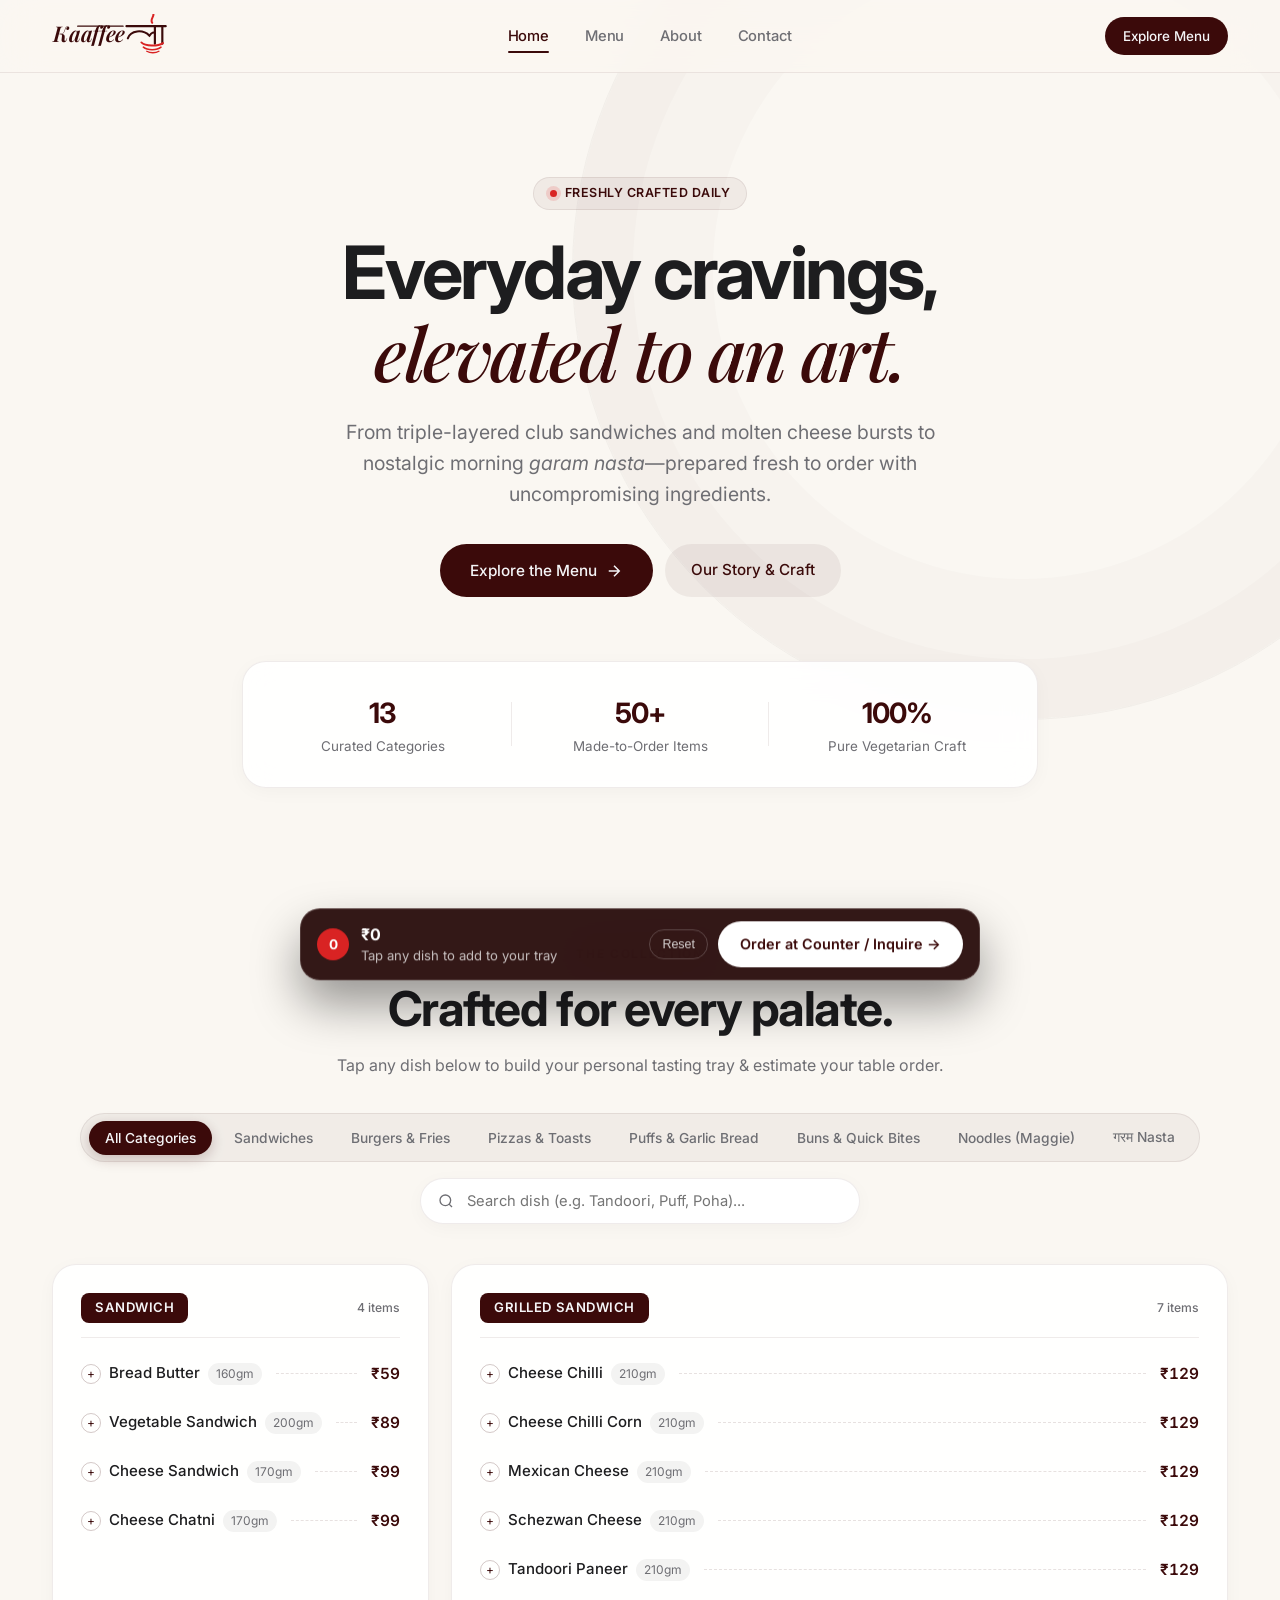
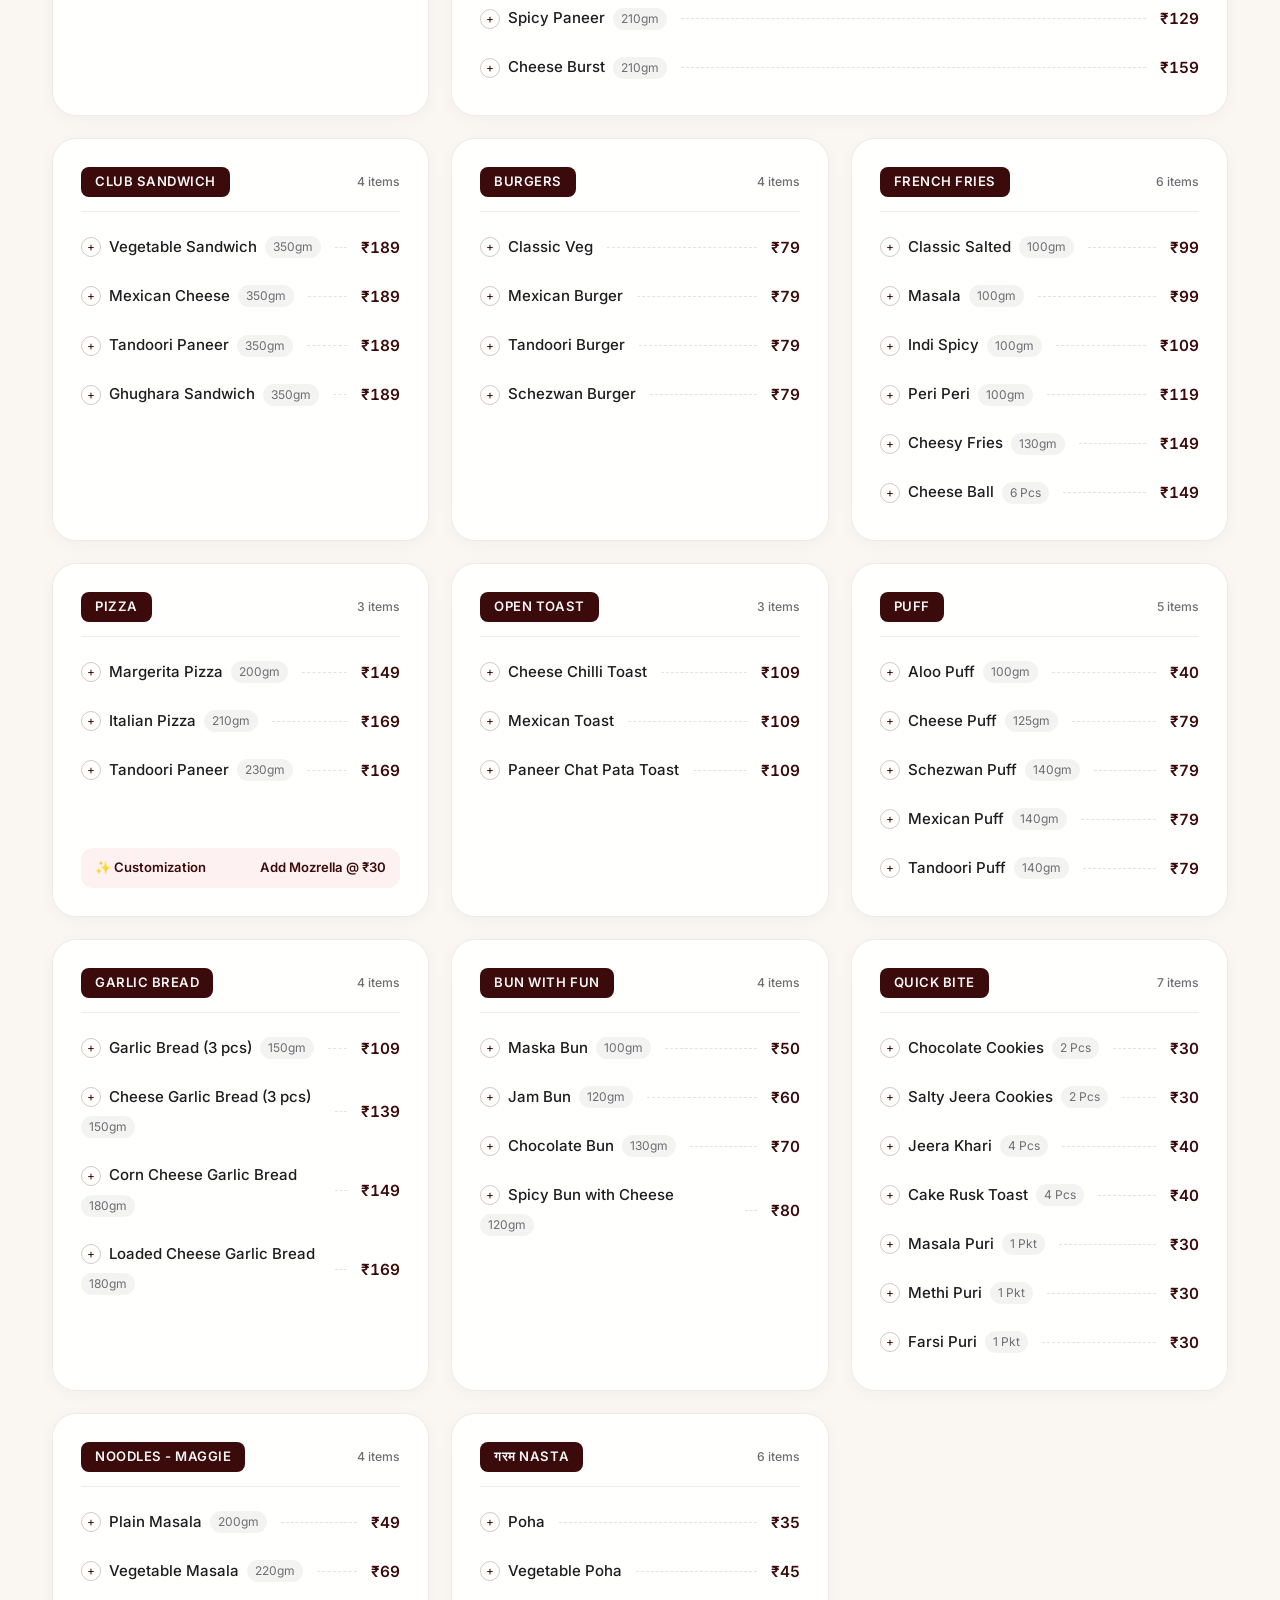
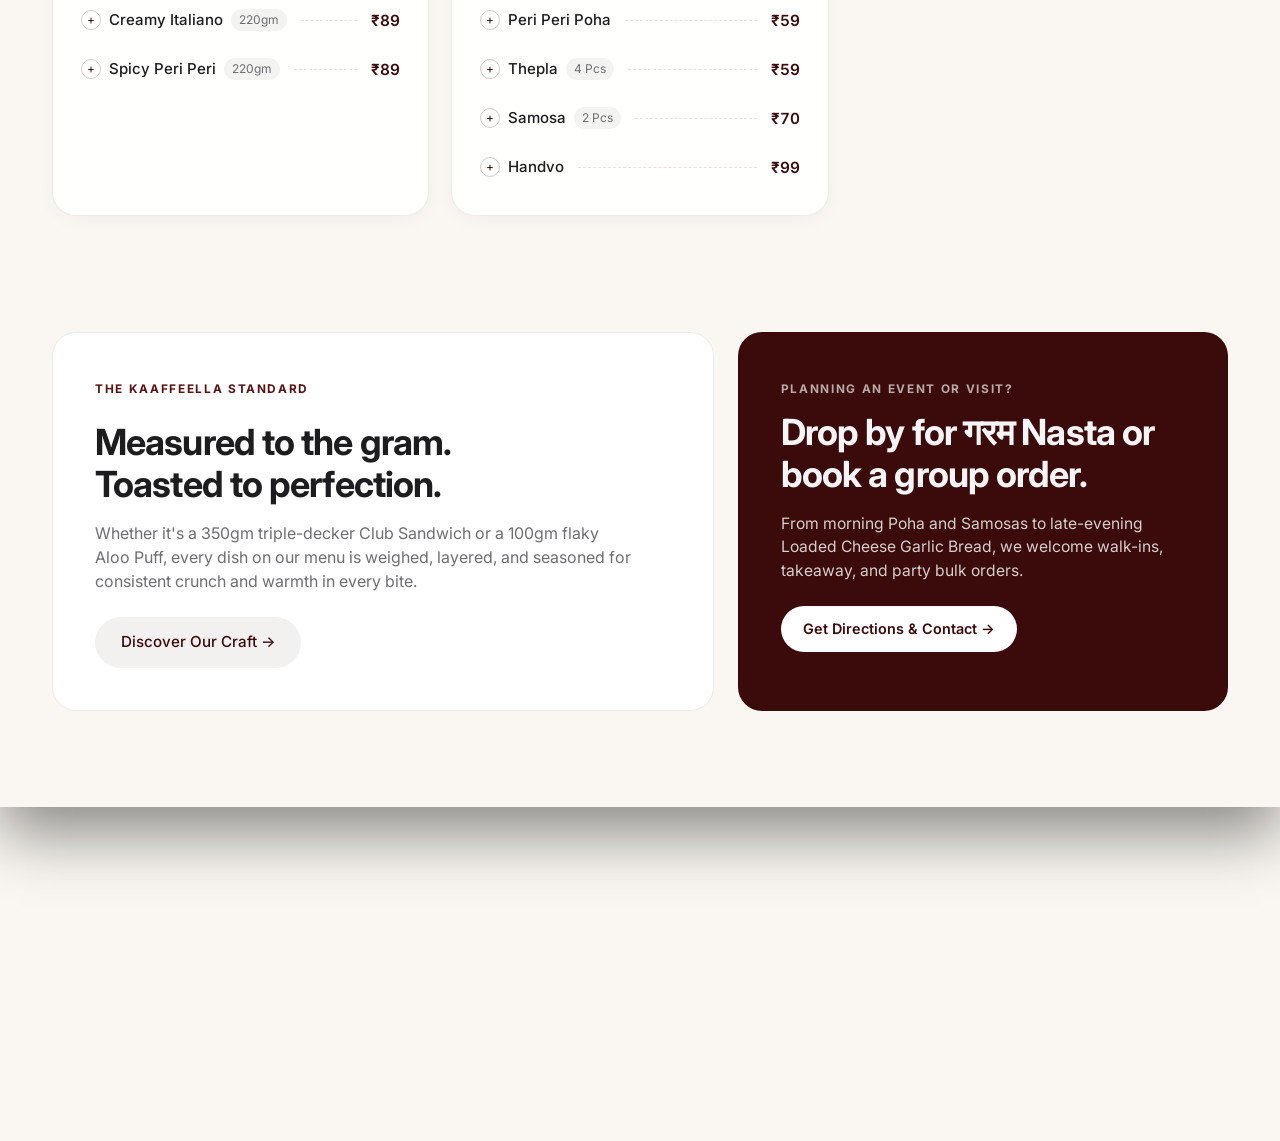
==== index.html @ ff0bf32c "demo for kaffeela" ====
<!DOCTYPE html>
<html lang="en">
<head>
  <meta charset="UTF-8" />
  <meta name="viewport" content="width=device-width, initial-scale=1.0" />
  <title>Kaaffeella — Artisanal Bites & Cafe</title>
  <meta name="description" content="Kaaffeella Cafe — Handcrafted sandwiches, wood-inspired pizzas, warm nasta, and artisanal bites." />
  
  <link rel="preconnect" href="https://fonts.googleapis.com">
  <link rel="preconnect" href="https://fonts.gstatic.com" crossorigin>
  <link href="https://fonts.googleapis.com/css2?family=Inter:wght@300;400;500;600;700&family=Playfair+Display:ital,wght@0,600;1,500&display=swap" rel="stylesheet">
  
  <link rel="stylesheet" href="style.css" />
</head>
<body>

  <!-- Bespoke Editorial Curtain Preloader -->
  <div class="preloader" id="preloader" aria-hidden="true">
    <div class="preloader-inner">
      <svg class="preloader-svg" viewBox="0 0 210 65" fill="none" xmlns="http://www.w3.org/2000/svg">
        <text x="2" y="42" fill="#FAF7F2" font-family="'Playfair Display', serif" font-weight="600" font-style="italic" font-size="32" letter-spacing="-0.5">Kaaffee</text>
        <line class="draw-stroke" x1="38" y1="18" x2="105" y2="18" stroke="#FAF7F2" stroke-width="2" stroke-linecap="round"/>
        <path class="draw-stroke" d="M110 18H168M152 18V44M163 18V44" stroke="#FAF7F2" stroke-width="3.2" stroke-linecap="round"/>
        <path class="draw-stroke" d="M112 36C116 24 134 22 144 32C147 27 151 26 152 29" stroke="#FAF7F2" stroke-width="3" stroke-linecap="round" fill="none"/>
        <path class="draw-steam" d="M148 13C144 7 153 3 149 -2" stroke="#E63946" stroke-width="3" stroke-linecap="round"/>
        <path class="draw-steam" d="M132 42C138 48 156 48 164 43" stroke="#E63946" stroke-width="2.8" stroke-linecap="round"/>
        <path class="draw-steam" d="M135 49C141 54 155 54 161 49" stroke="#E63946" stroke-width="2.4" stroke-linecap="round"/>
        <path class="draw-steam" d="M140 55C145 58 153 58 158 55" stroke="#E63946" stroke-width="2" stroke-linecap="round"/>
      </svg>
      <div class="preloader-bar-track">
        <div class="preloader-bar-fill" id="preloaderFill"></div>
      </div>
      <div class="preloader-meta">
        <span>WARMING THE GRILL</span>
        <span id="preloaderCount">0%</span>
      </div>
    </div>
  </div>

  <!-- Elevated Surface Wrapper (Uncovers Sticky Footer Below) -->
  <div class="page-surface" id="top">
    <div class="ambient-rings" aria-hidden="true"></div>

    <!-- Sticky Glassmorphism Header -->
    <header class="site-header">
      <div class="container nav-container">
        <a href="index.html" class="brand-logo" aria-label="Kaaffeella Home">
          <svg class="logo-svg" viewBox="0 0 210 65" fill="none" xmlns="http://www.w3.org/2000/svg">
            <text x="2" y="42" fill="#3B0A0A" font-family="'Playfair Display', serif" font-weight="600" font-style="italic" font-size="32" letter-spacing="-0.5">Kaaffee</text>
            <line x1="38" y1="18" x2="105" y2="18" stroke="#3B0A0A" stroke-width="2" stroke-linecap="round"/>
            <path d="M110 18H168M152 18V44M163 18V44" stroke="#3B0A0A" stroke-width="3.2" stroke-linecap="round"/>
            <path d="M112 36C116 24 134 22 144 32C147 27 151 26 152 29" stroke="#3B0A0A" stroke-width="3" stroke-linecap="round" fill="none"/>
            <path d="M148 13C144 7 153 3 149 -2" stroke="#D92323" stroke-width="3" stroke-linecap="round"/>
            <path d="M132 42C138 48 156 48 164 43" stroke="#D92323" stroke-width="2.8" stroke-linecap="round"/>
            <path d="M135 49C141 54 155 54 161 49" stroke="#D92323" stroke-width="2.4" stroke-linecap="round"/>
            <path d="M140 55C145 58 153 58 158 55" stroke="#D92323" stroke-width="2" stroke-linecap="round"/>
          </svg>
        </a>

        <nav class="desktop-nav" aria-label="Primary Navigation">
          <a href="index.html" class="nav-link active">Home</a>
          <a href="index.html#menu" class="nav-link">Menu</a>
          <a href="about.html" class="nav-link">About</a>
          <a href="contact.html" class="nav-link">Contact</a>
        </nav>

        <div class="nav-actions">
          <a href="#menu" class="btn btn-sm btn-maroon">Explore Menu</a>
          <button class="mobile-toggle" id="mobileToggle" aria-label="Toggle Menu" aria-expanded="false">
            <span></span>
            <span></span>
          </button>
        </div>
      </div>

      <div class="mobile-drawer" id="mobileDrawer">
        <nav class="mobile-nav-links">
          <a href="index.html" class="mobile-link active">Home</a>
          <a href="index.html#menu" class="mobile-link">The Menu</a>
          <a href="about.html" class="mobile-link">Our Craft</a>
          <a href="contact.html" class="mobile-link">Visit & Contact</a>
        </nav>
      </div>
    </header>

    <main>
      <!-- Hero Section -->
      <section class="hero-section" id="home">
        <div class="container hero-container">
          <div class="hero-badge reveal-up">
            <span class="status-dot"></span> Freshly Crafted Daily
          </div>
          
          <h1 class="hero-title reveal-up delay-1">
            Everyday cravings,<br />
            <span class="serif-italic">elevated to an art.</span>
          </h1>
          
          <p class="hero-subtitle reveal-up delay-2">
            From triple-layered club sandwiches and molten cheese bursts to nostalgic morning <em>garam nasta</em>—prepared fresh to order with uncompromising ingredients.
          </p>
          
          <div class="hero-cta-group reveal-up delay-3">
            <a href="#menu" class="btn btn-primary magnetic-btn">
              Explore the Menu
              <svg width="18" height="18" viewBox="0 0 24 24" fill="none" stroke="currentColor" stroke-width="2">
                <path d="M5 12h14M12 5l7 7-7 7"/>
              </svg>
            </a>
            <a href="about.html" class="btn btn-ghost magnetic-btn">Our Story & Craft</a>
          </div>

          <div class="hero-metrics reveal-up delay-4">
            <div class="metric-card">
              <span class="metric-value">13</span>
              <span class="metric-label">Curated Categories</span>
            </div>
            <div class="metric-divider"></div>
            <div class="metric-card">
              <span class="metric-value">50+</span>
              <span class="metric-label">Made-to-Order Items</span>
            </div>
            <div class="metric-divider"></div>
            <div class="metric-card">
              <span class="metric-value">100%</span>
              <span class="metric-label">Pure Vegetarian Craft</span>
            </div>
          </div>
        </div>
      </section>

      <!-- The Menu Section -->
      <section class="menu-section" id="menu">
        <div class="container">
          <div class="section-header reveal-up">
            <span class="eyebrow">THE COLLECTION</span>
            <h2 class="section-title">Crafted for every palate.</h2>
            <p class="section-desc">Tap any dish below to build your personal tasting tray & estimate your table order.</p>
          </div>

          <!-- Non-Clipping Filter Bar + Search -->
          <div class="menu-controls-wrapper reveal-up">
            <div class="category-tabs-scroll">
              <div class="category-tabs" id="categoryTabs" role="tablist">
                <button class="tab-btn active" data-category="all" role="tab">All Categories</button>
                <button class="tab-btn" data-category="sandwiches" role="tab">Sandwiches</button>
                <button class="tab-btn" data-category="burgers-fries" role="tab">Burgers & Fries</button>
                <button class="tab-btn" data-category="pizzas-toasts" role="tab">Pizzas & Toasts</button>
                <button class="tab-btn" data-category="puffs-garlic" role="tab">Puffs & Garlic Bread</button>
                <button class="tab-btn" data-category="buns-bites" role="tab">Buns & Quick Bites</button>
                <button class="tab-btn" data-category="noodles" role="tab">Noodles (Maggie)</button>
                <button class="tab-btn" data-category="garam-nasta" role="tab">गरम Nasta</button>
              </div>
            </div>

            <div class="search-box">
              <svg class="search-icon" width="16" height="16" viewBox="0 0 24 24" fill="none" stroke="currentColor" stroke-width="2">
                <circle cx="11" cy="11" r="8"></circle>
                <line x1="21" y1="21" x2="16.65" y2="16.65"></line>
              </svg>
              <input type="text" id="menuSearch" placeholder="Search dish (e.g. Tandoori, Puff, Poha)..." aria-label="Search menu items" />
            </div>
          </div>

          <div class="menu-bento-grid" id="menuGrid"></div>
        </div>
      </section>

      <!-- Editorial Teaser Banner -->
      <section class="philosophy-section">
        <div class="container">
          <div class="bento-showcase">
            <div class="bento-feature bento-large reveal-up">
              <span class="eyebrow">THE KAAFFEELLA STANDARD</span>
              <h3>Measured to the gram.<br/>Toasted to perfection.</h3>
              <p>
                Whether it's a 350gm triple-decker Club Sandwich or a 100gm flaky Aloo Puff, every dish on our menu is weighed, layered, and seasoned for consistent crunch and warmth in every bite.
              </p>
              <div style="margin-top: 24px;">
                <a href="about.html" class="btn btn-ghost">Discover Our Craft &rarr;</a>
              </div>
            </div>

            <div class="bento-feature bento-dark reveal-up delay-1">
              <span class="eyebrow-light">PLANNING AN EVENT OR VISIT?</span>
              <h3>Drop by for गरम Nasta or book a group order.</h3>
              <p>
                From morning Poha and Samosas to late-evening Loaded Cheese Garlic Bread, we welcome walk-ins, takeaway, and party bulk orders.
              </p>
              <div style="margin-top: 24px;">
                <a href="contact.html" class="btn btn-light">Get Directions & Contact &rarr;</a>
              </div>
            </div>
          </div>
        </div>
      </section>
    </main>
  </div>

  <!-- Interactive Floating Tasting Tray (Appears when user clicks any dish) -->
  <div class="tasting-tray" id="tastingTray" aria-live="polite">
    <div class="tray-info">
      <span class="tray-badge" id="trayCount">0</span>
      <div class="tray-text">
        <strong id="trayTotal">₹0</strong>
        <span id="traySummary">Tap any dish to add to your tray</span>
      </div>
    </div>
    <div class="tray-actions">
      <button class="tray-clear" id="trayClear" type="button">Reset</button>
      <a href="contact.html" class="btn btn-sm btn-light">Order at Counter / Inquire &rarr;</a>
    </div>
  </div>

  <!-- Sticky Bottom Reveal Footer + ZYRAC Signature Bar -->
  <footer class="site-footer" id="stickyFooter">
    <div class="container">
      <div class="footer-grid">
        <div class="footer-brand">
          <div class="footer-logo-text">Kaaffee<span>ला</span></div>
          <p class="footer-tagline">
            Where warm hospitality meets crisp, handcrafted street-cafe classics.
          </p>
        </div>

        <div class="footer-col">
          <h4>Navigation</h4>
          <ul>
            <li><a href="index.html">Home & Menu</a></li>
            <li><a href="about.html">About Our Craft</a></li>
            <li><a href="contact.html">Contact & Location</a></li>
          </ul>
        </div>

        <div class="footer-col">
          <h4>Hours</h4>
          <ul>
            <li><span>Mon – Fri:</span> 9:00 AM – 11:00 PM</li>
            <li><span>Sat – Sun:</span> 8:30 AM – 11:30 PM</li>
          </ul>
        </div>

        <div class="footer-col">
          <h4>Location & Connect</h4>
          <p>Kaaffeella Cafe Lounge<br/>Main High Street Promenade</p>
          <div class="social-links" style="margin-top: 12px;">
            <a href="contact.html" class="social-pill">Visit Us</a>
            <a href="tel:+919876543210" class="social-pill">Call Cafe</a>
          </div>
        </div>
      </div>

      <div class="footer-bottom">
        <p>&copy; <span class="year"></span> Kaaffeella. All rights reserved.</p>
        <a href="#top" class="back-to-top">Back to top &uarr;</a>
      </div>
    </div>

    <!-- Unique Interactive ZYRAC Signature Bar Below Footer -->
    <div class="zyrac-signature-bar">
      <div class="container zyrac-inner">
        <div class="zyrac-left">
          <span class="zyrac-pulse"></span>
          <span class="zyrac-label">Digital Experience Crafted & Powered by</span>
          <a href="https://www.instagram.com/zyrac__/" target="_blank" rel="noopener noreferrer" class="zyrac-wordmark">ZYRAC</a>
        </div>

        <a href="https://www.instagram.com/zyrac__/" target="_blank" rel="noopener noreferrer" class="zyrac-insta-pill magnetic-btn" aria-label="Follow ZYRAC on Instagram @zyrac__">
          <svg width="15" height="15" viewBox="0 0 24 24" fill="none" stroke="currentColor" stroke-width="2" stroke-linecap="round" stroke-linejoin="round">
            <rect x="2" y="2" width="20" height="20" rx="5" ry="5"></rect>
            <path d="M16 11.37A4 4 0 1 1 12.63 8 4 4 0 0 1 16 11.37z"></path>
            <line x1="17.5" y1="6.5" x2="17.51" y2="6.5"></line>
          </svg>
          <span>@zyrac__</span>
          <span class="zyrac-arrow">&nearr;</span>
        </a>
      </div>
    </div>
  </footer>

  <script src="script.js"></script>
</body>
</html>
---- style.css ----
/* ==========================================================================
   KAAFFEELLA — APPLE EDITORIAL DESIGN SYSTEM + ZYRAC SIGNATURE
   ========================================================================== */

:root {
  --bg-ivory: #FAF7F2;
  --bg-surface: #FFFFFF;
  --bg-glass: rgba(250, 247, 242, 0.82);
  --bg-card-glass: rgba(255, 255, 255, 0.90);
  
  --maroon-deep: #3B0A0A;
  --maroon-darker: #220505;
  --maroon-primary: #5A1212;
  --crimson-accent: #D92323;
  
  --text-charcoal: #1D1D1F;
  --text-muted: #6E6E73;
  --text-light: #F5F5F7;
  
  --border-subtle: rgba(59, 10, 10, 0.08);
  --border-hover: rgba(59, 10, 10, 0.24);

  --shadow-sm: 0 4px 20px -2px rgba(29, 29, 31, 0.04);
  --shadow-hover: 0 22px 44px -12px rgba(59, 10, 10, 0.12);
  
  --ease-apple: cubic-bezier(0.16, 1, 0.3, 1);
  --ease-out-expo: cubic-bezier(0.19, 1, 0.22, 1);
  --radius-lg: 24px;
  --radius-md: 16px;
  --radius-pill: 9999px;
}

*, *::before, *::after {
  box-sizing: border-box;
  margin: 0;
  padding: 0;
}

html {
  scroll-behavior: smooth;
  -webkit-font-smoothing: antialiased;
  -moz-osx-font-smoothing: grayscale;
  height: 100%;
}

/* Update body background in style.css */
body {
  font-family: 'Inter', -apple-system, BlinkMacSystemFont, sans-serif;
  background-color: var(--bg-ivory); /* Matches the page background instead of dark */
  color: var(--text-charcoal);
  line-height: 1.5;
  overflow-x: hidden;
  min-height: 100vh;
  display: flex;
  flex-direction: column;
}

/* ==========================================================================
   0. BESPOKE EDITORIAL CURTAIN PRELOADER
   ========================================================================== */
.preloader {
  position: fixed;
  inset: 0;
  z-index: 9999;
  background: radial-gradient(circle at 50% 40%, #3B0A0A 0%, #190303 100%);
  display: flex;
  align-items: center;
  justify-content: center;
  transition: transform 0.95s var(--ease-out-expo), opacity 0.6s ease;
  will-change: transform;
}

.preloader.preloader-hidden {
  transform: translateY(-100%);
  pointer-events: none;
}

.preloader-inner {
  width: min(300px, 80vw);
  display: flex;
  flex-direction: column;
  align-items: center;
  gap: 20px;
}

.preloader-svg {
  width: 210px;
  height: auto;
  filter: drop-shadow(0 8px 24px rgba(0, 0, 0, 0.35));
}

.draw-stroke {
  stroke-dasharray: 220;
  stroke-dashoffset: 220;
  animation: drawLine 1.2s var(--ease-apple) forwards;
}

.draw-steam {
  stroke-dasharray: 60;
  stroke-dashoffset: 60;
  animation: drawLine 1s var(--ease-apple) 0.25s forwards;
}

@keyframes drawLine {
  to {
    stroke-dashoffset: 0;
  }
}

.preloader-bar-track {
  width: 100%;
  height: 2px;
  background: rgba(250, 247, 242, 0.12);
  border-radius: 4px;
  overflow: hidden;
}

.preloader-bar-fill {
  height: 100%;
  width: 0%;
  background: linear-gradient(90deg, #FAF7F2, #E63946);
  transition: width 0.15s ease-out;
}

.preloader-meta {
  width: 100%;
  display: flex;
  justify-content: space-between;
  font-size: 0.7rem;
  font-weight: 600;
  letter-spacing: 0.16em;
  color: rgba(250, 247, 242, 0.65);
  font-variant-numeric: tabular-nums;
}

/* ==========================================================================
   1. ELEVATED PAGE SURFACE & STICKY REVEAL FOOTER ARCHITECTURE
   ========================================================================== */
.page-surface {
  position: relative;
  z-index: 2;
  background-color: var(--bg-ivory);
  flex: 1 0 auto;
  width: 100%;
  overflow-x: clip;
  box-shadow: 0 26px 60px rgba(0, 0, 0, 0.45);
  transition: margin-bottom 0.2s ease;
}

.ambient-rings {
  position: fixed;
  top: -20vh;
  right: -15vw;
  width: 75vw;
  height: 75vw;
  max-width: 900px;
  max-height: 900px;
  border-radius: 50%;
  border: 1px solid rgba(59, 10, 10, 0.04);
  box-shadow:
    inset 0 0 0 60px rgba(59, 10, 10, 0.015),
    inset 0 0 0 140px rgba(59, 10, 10, 0.015);
  pointer-events: none;
  z-index: 0;
}

.container {
  width: 100%;
  max-width: 1240px;
  margin: 0 auto;
  padding: 0 clamp(16px, 4vw, 32px);
  position: relative;
  z-index: 1;
}

/* ==========================================================================
   2. STICKY GLASSMORPHISM NAVBAR
   ========================================================================== */
.site-header {
  position: sticky;
  top: 0;
  z-index: 100;
  background: var(--bg-glass);
  backdrop-filter: saturate(180%) blur(20px);
  -webkit-backdrop-filter: saturate(180%) blur(20px);
  border-bottom: 1px solid var(--border-subtle);
  transition: all 0.3s var(--ease-apple);
}

.nav-container {
  height: 72px;
  display: flex;
  align-items: center;
  justify-content: space-between;
}

.brand-logo {
  display: inline-flex;
  align-items: center;
  text-decoration: none;
}

.logo-svg {
  height: clamp(38px, 5vw, 44px);
  width: auto;
  transition: transform 0.3s var(--ease-apple);
}

.brand-logo:hover .logo-svg {
  transform: scale(1.03);
}

.desktop-nav {
  display: none;
  gap: 36px;
}

.nav-link {
  font-size: 0.92rem;
  font-weight: 500;
  color: var(--text-muted);
  text-decoration: none;
  transition: color 0.25s ease;
  letter-spacing: -0.01em;
  position: relative;
  padding: 4px 0;
}

.nav-link:hover,
.nav-link.active {
  color: var(--maroon-deep);
}

.nav-link.active::after {
  content: "";
  position: absolute;
  bottom: -2px;
  left: 0;
  right: 0;
  height: 2px;
  border-radius: 2px;
  background: var(--maroon-deep);
}

.nav-actions {
  display: flex;
  align-items: center;
  gap: 10px;
}

/* Buttons */
.btn {
  display: inline-flex;
  align-items: center;
  justify-content: center;
  gap: 8px;
  font-weight: 500;
  font-family: inherit;
  text-decoration: none;
  border-radius: var(--radius-pill);
  transition: transform 0.3s var(--ease-apple), box-shadow 0.3s var(--ease-apple), background-color 0.25s ease;
  cursor: pointer;
  border: none;
  will-change: transform;
}

.btn-sm {
  padding: 9px 18px;
  font-size: 0.84rem;
}

.btn-maroon, .btn-primary {
  background-color: var(--maroon-deep);
  color: var(--text-light);
}

.btn-maroon:hover, .btn-primary:hover {
  background-color: var(--maroon-primary);
  transform: translateY(-2px);
  box-shadow: 0 10px 24px -6px rgba(59, 10, 10, 0.35);
}

.btn-primary {
  padding: 15px 30px;
  font-size: 0.96rem;
}

.btn-ghost {
  padding: 14px 26px;
  font-size: 0.95rem;
  color: var(--maroon-deep);
  background: rgba(59, 10, 10, 0.06);
}

.btn-ghost:hover {
  background: rgba(59, 10, 10, 0.12);
  transform: translateY(-2px);
}

.btn-light {
  padding: 12px 22px;
  font-size: 0.9rem;
  background: var(--bg-surface);
  color: var(--maroon-deep);
  font-weight: 600;
}

.btn-light:hover {
  background: var(--bg-ivory);
  transform: translateY(-2px);
}

.btn-full {
  width: 100%;
}

/* Mobile Hamburger */
.mobile-toggle {
  width: 40px;
  height: 40px;
  border-radius: 50%;
  border: 1px solid var(--border-subtle);
  background: transparent;
  display: flex;
  flex-direction: column;
  align-items: center;
  justify-content: center;
  gap: 5px;
  cursor: pointer;
}

.mobile-toggle span {
  width: 18px;
  height: 1.5px;
  background: var(--maroon-deep);
  transition: 0.3s var(--ease-apple);
}

.mobile-toggle.open span:first-child {
  transform: translateY(3.25px) rotate(45deg);
}

.mobile-toggle.open span:last-child {
  transform: translateY(-3.25px) rotate(-45deg);
}

.mobile-drawer {
  display: none;
  padding: 16px 24px 28px;
  border-bottom: 1px solid var(--border-subtle);
  background: var(--bg-glass);
}

.mobile-drawer.open {
  display: block;
}

.mobile-nav-links {
  display: flex;
  flex-direction: column;
  gap: 14px;
}

.mobile-link {
  font-size: 1.08rem;
  font-weight: 500;
  color: var(--text-charcoal);
  text-decoration: none;
  padding: 6px 0;
}

.mobile-link.active {
  color: var(--maroon-deep);
  font-weight: 600;
}

/* ==========================================================================
   3. HERO & PAGE HEADERS
   ========================================================================== */
.hero-section {
  padding: clamp(56px, 9vw, 104px) 0 clamp(48px, 7vw, 80px);
  text-align: center;
}

.page-hero {
  padding: clamp(52px, 8vw, 84px) 0 36px;
  text-align: center;
}

.hero-container {
  max-width: 860px;
}

.hero-badge {
  display: inline-flex;
  align-items: center;
  gap: 8px;
  padding: 6px 16px;
  border-radius: var(--radius-pill);
  background: rgba(59, 10, 10, 0.05);
  border: 1px solid var(--border-subtle);
  color: var(--maroon-deep);
  font-size: 0.78rem;
  font-weight: 600;
  letter-spacing: 0.04em;
  text-transform: uppercase;
  margin-bottom: 24px;
}

.status-dot {
  width: 7px;
  height: 7px;
  border-radius: 50%;
  background-color: var(--crimson-accent);
  box-shadow: 0 0 0 4px rgba(217, 35, 35, 0.15);
}

.hero-title {
  font-size: clamp(2.25rem, 5.8vw, 4.6rem);
  font-weight: 700;
  line-height: 1.06;
  letter-spacing: -0.035em;
  color: var(--text-charcoal);
  margin-bottom: 22px;
}

.serif-italic {
  font-family: 'Playfair Display', Georgia, serif;
  font-style: italic;
  font-weight: 500;
  color: var(--maroon-deep);
}

.hero-subtitle {
  font-size: clamp(1rem, 2vw, 1.22rem);
  color: var(--text-muted);
  max-width: 620px;
  margin: 0 auto 34px;
  font-weight: 400;
  line-height: 1.6;
}

.hero-cta-group {
  display: flex;
  flex-wrap: wrap;
  justify-content: center;
  gap: 12px;
  margin-bottom: clamp(44px, 6vw, 64px);
}

.hero-metrics {
  display: grid;
  grid-template-columns: 1fr;
  gap: 18px;
  padding: clamp(22px, 3vw, 30px);
  background: var(--bg-card-glass);
  border: 1px solid var(--border-subtle);
  border-radius: var(--radius-lg);
  box-shadow: var(--shadow-sm);
  backdrop-filter: blur(16px);
}

.metric-divider {
  display: none;
}

.metric-card {
  display: flex;
  flex-direction: column;
  align-items: center;
}

.metric-value {
  font-size: 1.75rem;
  font-weight: 700;
  color: var(--maroon-deep);
  letter-spacing: -0.03em;
}

.metric-label {
  font-size: 0.84rem;
  color: var(--text-muted);
  margin-top: 2px;
}

/* ==========================================================================
   4. MENU CONTROLS & INTERACTIVE SPOTLIGHT BENTO CARDS
   ========================================================================== */
.menu-section {
  padding: clamp(44px, 6vw, 72px) 0 clamp(64px, 8vw, 96px);
}

.page-section {
  padding: 36px 0 clamp(64px, 8vw, 92px);
}

.section-header {
  text-align: center;
  margin-bottom: 36px;
}

.eyebrow {
  display: inline-block;
  font-size: 0.74rem;
  font-weight: 700;
  letter-spacing: 0.14em;
  text-transform: uppercase;
  color: var(--maroon-primary);
  margin-bottom: 10px;
}

.section-title {
  font-size: clamp(1.85rem, 4vw, 3rem);
  font-weight: 700;
  letter-spacing: -0.03em;
  color: var(--text-charcoal);
}

.section-desc {
  color: var(--text-muted);
  font-size: 1rem;
  margin-top: 8px;
}

.menu-controls-wrapper {
  display: flex;
  flex-direction: column;
  align-items: center;
  gap: 16px;
  margin-bottom: 40px;
}

.category-tabs-scroll {
  width: 100%;
  display: flex;
  justify-content: center;
}

.category-tabs {
  display: flex;
  align-items: center;
  gap: 6px;
  overflow-x: auto;
  max-width: 100%;
  padding: 6px;
  background: rgba(59, 10, 10, 0.045);
  border: 1px solid var(--border-subtle);
  border-radius: 20px;
  scrollbar-width: none;
  -webkit-overflow-scrolling: touch;
  scroll-padding: 12px;
}

.category-tabs::-webkit-scrollbar {
  display: none;
}

.tab-btn {
  flex: 0 0 auto;
  padding: 9px 16px;
  border-radius: var(--radius-pill);
  border: none;
  background: transparent;
  color: var(--text-muted);
  font-family: inherit;
  font-size: 0.86rem;
  font-weight: 500;
  white-space: nowrap;
  cursor: pointer;
  transition: all 0.28s var(--ease-apple);
}

.tab-btn:hover {
  color: var(--maroon-deep);
  background: rgba(59, 10, 10, 0.04);
}

.tab-btn.active {
  background: var(--maroon-deep);
  color: var(--text-light);
  box-shadow: 0 4px 14px rgba(59, 10, 10, 0.22);
}

.search-box {
  position: relative;
  max-width: 440px;
  width: 100%;
}

.search-icon {
  position: absolute;
  left: 18px;
  top: 50%;
  transform: translateY(-50%);
  color: var(--text-muted);
  pointer-events: none;
}

.search-box input {
  width: 100%;
  padding: 13px 20px 13px 46px;
  border-radius: var(--radius-pill);
  border: 1px solid var(--border-subtle);
  background: var(--bg-surface);
  font-family: inherit;
  font-size: 0.92rem;
  color: var(--text-charcoal);
  outline: none;
  box-shadow: var(--shadow-sm);
  transition: border-color 0.25s ease, box-shadow 0.25s ease;
}

.search-box input:focus {
  border-color: var(--maroon-deep);
  box-shadow: 0 0 0 4px rgba(59, 10, 10, 0.07);
}

/* Menu Bento Grid with Interactive Radial Spotlight */
.menu-bento-grid {
  display: grid;
  grid-template-columns: 1fr;
  gap: 22px;
}

.menu-category-card,
.spotlight-card {
  position: relative;
  overflow: hidden;
  background: var(--bg-card-glass);
  border: 1px solid var(--border-subtle);
  border-radius: var(--radius-lg);
  padding: clamp(22px, 3vw, 28px);
  box-shadow: var(--shadow-sm);
  transition: transform 0.4s var(--ease-apple), box-shadow 0.4s var(--ease-apple), border-color 0.3s ease;
  display: flex;
  flex-direction: column;
  justify-content: space-between;
}

/* Subtle interactive cursor glow */
.menu-category-card::before,
.spotlight-card::before {
  content: "";
  position: absolute;
  inset: 0;
  background: radial-gradient(
    420px circle at var(--mouse-x, -500px) var(--mouse-y, -500px),
    rgba(217, 35, 35, 0.055),
    transparent 60%
  );
  pointer-events: none;
  z-index: 0;
}

.menu-category-card > *,
.spotlight-card > * {
  position: relative;
  z-index: 1;
}

.menu-category-card:hover {
  transform: translateY(-4px);
  box-shadow: var(--shadow-hover);
  border-color: var(--border-hover);
}

.card-header {
  display: flex;
  align-items: center;
  justify-content: space-between;
  padding-bottom: 14px;
  margin-bottom: 16px;
  border-bottom: 1px solid var(--border-subtle);
}

.category-pill-badge {
  display: inline-block;
  padding: 5px 14px;
  background: var(--maroon-deep);
  color: var(--text-light);
  border-radius: 8px;
  font-size: 0.82rem;
  font-weight: 600;
  letter-spacing: 0.04em;
  text-transform: uppercase;
}

.category-count {
  font-size: 0.76rem;
  color: var(--text-muted);
  font-weight: 500;
}

.menu-items-list {
  list-style: none;
  display: flex;
  flex-direction: column;
  gap: 10px;
}

.menu-item-row {
  display: flex;
  align-items: center;
  justify-content: space-between;
  gap: 10px;
  padding: 8px 10px;
  margin: 0 -10px;
  border-radius: 12px;
  cursor: pointer;
  user-select: none;
  transition: background-color 0.2s ease, transform 0.2s ease;
}

.menu-item-row:hover {
  background-color: rgba(59, 10, 10, 0.045);
}

.menu-item-row:active {
  transform: scale(0.985);
}

.menu-item-row.selected {
  background-color: rgba(59, 10, 10, 0.08);
}

.item-info {
  display: flex;
  flex-wrap: wrap;
  align-items: center;
  gap: 8px;
}

.item-add-indicator {
  width: 20px;
  height: 20px;
  border-radius: 50%;
  border: 1px solid rgba(59, 10, 10, 0.22);
  display: inline-flex;
  align-items: center;
  justify-content: center;
  font-size: 0.75rem;
  color: var(--maroon-deep);
  transition: all 0.2s ease;
  flex-shrink: 0;
}

.menu-item-row:hover .item-add-indicator,
.menu-item-row.selected .item-add-indicator {
  background: var(--maroon-deep);
  color: #fff;
  border-color: var(--maroon-deep);
}

.item-name {
  font-size: 0.94rem;
  font-weight: 500;
  color: var(--text-charcoal);
}

.item-weight {
  font-size: 0.75rem;
  color: var(--text-muted);
  background: rgba(29, 29, 31, 0.05);
  padding: 2px 8px;
  border-radius: var(--radius-pill);
}

.item-leader {
  flex: 1;
  border-bottom: 1px dashed rgba(59, 10, 10, 0.12);
  margin: 0 4px;
  min-width: 12px;
}

.item-price {
  font-size: 0.96rem;
  font-weight: 600;
  color: var(--maroon-deep);
  font-variant-numeric: tabular-nums;
}

.addon-note {
  margin-top: 18px;
  padding: 10px 14px;
  border-radius: 12px;
  background: rgba(217, 35, 35, 0.06);
  color: var(--maroon-deep);
  font-size: 0.82rem;
  font-weight: 600;
  display: flex;
  align-items: center;
  justify-content: space-between;
}

.empty-state {
  grid-column: 1 / -1;
  text-align: center;
  padding: 60px 20px;
  color: var(--text-muted);
}

/* ==========================================================================
   5. FLOATING TASTING TRAY (INTERACTIVE ORDER ESTIMATOR)
   ========================================================================== */
.tasting-tray {
  position: fixed;
  bottom: 20px;
  left: 50%;
  transform: translate(-50%, 140%);
  z-index: 150;
  width: min(680px, calc(100vw - 28px));
  background: rgba(34, 5, 5, 0.92);
  backdrop-filter: saturate(180%) blur(20px);
  -webkit-backdrop-filter: saturate(180%) blur(20px);
  color: var(--text-light);
  border: 1px solid rgba(255, 255, 255, 0.14);
  border-radius: 20px;
  padding: 12px 16px;
  display: flex;
  flex-wrap: wrap;
  align-items: center;
  justify-content: space-between;
  gap: 12px;
  box-shadow: 0 24px 48px rgba(0, 0, 0, 0.4);
  transition: transform 0.45s var(--ease-apple);
}

.tasting-tray.active {
  transform: translate(-50%, 0);
}

.tray-info {
  display: flex;
  align-items: center;
  gap: 12px;
}

.tray-badge {
  width: 32px;
  height: 32px;
  border-radius: 50%;
  background: var(--crimson-accent);
  color: #fff;
  font-weight: 700;
  font-size: 0.85rem;
  display: inline-flex;
  align-items: center;
  justify-content: center;
}

.tray-text {
  display: flex;
  flex-direction: column;
  font-size: 0.82rem;
}

.tray-text strong {
  font-size: 1rem;
  color: #fff;
}

.tray-text span {
  color: rgba(255, 255, 255, 0.72);
  max-width: 280px;
  white-space: nowrap;
  overflow: hidden;
  text-overflow: ellipsis;
}

.tray-actions {
  display: flex;
  align-items: center;
  gap: 10px;
}

.tray-clear {
  background: transparent;
  border: 1px solid rgba(255, 255, 255, 0.2);
  color: rgba(255, 255, 255, 0.8);
  padding: 7px 12px;
  border-radius: var(--radius-pill);
  font-size: 0.78rem;
  cursor: pointer;
}

.tray-clear:hover {
  background: rgba(255, 255, 255, 0.1);
}

/* ==========================================================================
   6. ABOUT & CONTACT SECTIONS
   ========================================================================== */
.philosophy-section {
  padding: 20px 0 clamp(64px, 8vw, 96px);
}

.bento-showcase {
  display: grid;
  grid-template-columns: 1fr;
  gap: 24px;
}

.bento-feature {
  padding: clamp(28px, 4vw, 42px);
  border-radius: var(--radius-lg);
  border: 1px solid var(--border-subtle);
}

.bento-large {
  background: var(--bg-surface);
}

.bento-large h3,
.bento-dark h3 {
  font-size: clamp(1.5rem, 3vw, 2.25rem);
  line-height: 1.18;
  letter-spacing: -0.025em;
  margin: 12px 0 16px;
}

.bento-large p {
  color: var(--text-muted);
  font-size: 1rem;
  max-width: 540px;
}

.bento-dark {
  background: var(--maroon-deep);
  color: var(--text-light);
}

.eyebrow-light {
  font-size: 0.74rem;
  font-weight: 700;
  letter-spacing: 0.14em;
  text-transform: uppercase;
  color: rgba(255, 255, 255, 0.65);
}

.bento-dark p {
  color: rgba(255, 255, 255, 0.80);
  font-size: 0.98rem;
}

.pillars-grid {
  display: grid;
  grid-template-columns: 1fr;
  gap: 22px;
}

.pillar-card {
  padding: 32px 28px;
}

.pillar-number {
  display: inline-block;
  font-family: 'Playfair Display', serif;
  font-style: italic;
  font-size: 2rem;
  color: var(--maroon-deep);
  margin-bottom: 12px;
}

.pillar-card h3 {
  font-size: 1.25rem;
  margin-bottom: 10px;
  letter-spacing: -0.02em;
}

.pillar-card p {
  color: var(--text-muted);
  font-size: 0.95rem;
  line-height: 1.65;
}

.stat-chips {
  display: flex;
  flex-wrap: wrap;
  gap: 8px;
}

.stat-chip {
  padding: 6px 14px;
  border-radius: var(--radius-pill);
  background: rgba(255, 255, 255, 0.12);
  font-size: 0.8rem;
  font-weight: 500;
  color: #fff;
}

.contact-layout {
  display: grid;
  grid-template-columns: 1fr;
  gap: 24px;
  align-items: start;
}

.contact-info-stack {
  display: flex;
  flex-direction: column;
  gap: 18px;
}

.info-card {
  padding: 26px;
}

.info-card h3 {
  font-size: 1.25rem;
  margin: 4px 0 8px;
  letter-spacing: -0.02em;
}

.info-card p {
  color: var(--text-muted);
  font-size: 0.94rem;
}

.text-link {
  color: var(--maroon-deep);
  font-weight: 600;
  font-size: 0.9rem;
  text-decoration: none;
}

.hours-list {
  list-style: none;
  display: flex;
  flex-direction: column;
  gap: 10px;
  margin-top: 12px;
}

.hours-list li {
  display: flex;
  flex-wrap: wrap;
  justify-content: space-between;
  gap: 6px;
  font-size: 0.9rem;
  padding-bottom: 8px;
  border-bottom: 1px dashed var(--border-subtle);
}

.hours-list li span {
  color: var(--text-muted);
}

.contact-pill-row {
  display: flex;
  flex-wrap: wrap;
  gap: 10px;
  margin-top: 16px;
}

.contact-form-card {
  background: var(--bg-surface);
  border: 1px solid var(--border-subtle);
  border-radius: var(--radius-lg);
  padding: clamp(24px, 4vw, 42px);
  box-shadow: var(--shadow-sm);
}

.contact-form-card h2 {
  font-size: clamp(1.45rem, 2.5vw, 2rem);
  letter-spacing: -0.025em;
  margin: 6px 0 8px;
}

.form-subtext {
  color: var(--text-muted);
  font-size: 0.94rem;
  margin-bottom: 24px;
}

.editorial-form {
  display: flex;
  flex-direction: column;
  gap: 16px;
}

.form-row-2 {
  display: grid;
  grid-template-columns: 1fr;
  gap: 16px;
}

.form-group {
  display: flex;
  flex-direction: column;
  gap: 6px;
}

.form-group label {
  font-size: 0.83rem;
  font-weight: 600;
  color: var(--text-charcoal);
}

.form-group input,
.form-group select,
.form-group textarea {
  width: 100%;
  padding: 13px 16px;
  border-radius: 12px;
  border: 1px solid var(--border-subtle);
  background: var(--bg-ivory);
  font-family: inherit;
  font-size: 0.94rem;
  color: var(--text-charcoal);
  outline: none;
  transition: border-color 0.25s ease, background-color 0.25s ease, box-shadow 0.25s ease;
}

.form-group input:focus,
.form-group select:focus,
.form-group textarea:focus {
  background: var(--bg-surface);
  border-color: var(--maroon-deep);
  box-shadow: 0 0 0 4px rgba(59, 10, 10, 0.06);
}

.form-status {
  font-size: 0.9rem;
  font-weight: 500;
  color: var(--maroon-deep);
  text-align: center;
  min-height: 20px;
}

/* ==========================================================================
   7. STICKY REVEAL FOOTER & ZYRAC (@zyrac__) SIGNATURE BAR
   ========================================================================== */
.site-footer {
  background: #F3EFE6;
  border-top: 1px solid var(--border-subtle);
  padding: 52px 0 0;
  width: 100%;
  z-index: 1;
}

.footer-grid {
  display: grid;
  grid-template-columns: 1fr;
  gap: 28px;
  padding-bottom: 36px;
  border-bottom: 1px solid var(--border-subtle);
}

.footer-logo-text {
  font-family: 'Playfair Display', serif;
  font-style: italic;
  font-weight: 600;
  font-size: 2rem;
  color: var(--maroon-deep);
}

.footer-logo-text span {
  font-style: normal;
  color: var(--crimson-accent);
}

.footer-tagline {
  color: var(--text-muted);
  font-size: 0.92rem;
  margin-top: 8px;
  max-width: 280px;
}

.footer-col h4 {
  font-size: 0.8rem;
  text-transform: uppercase;
  letter-spacing: 0.08em;
  color: var(--maroon-deep);
  margin-bottom: 12px;
}

.footer-col ul {
  list-style: none;
  font-size: 0.9rem;
  color: var(--text-muted);
  display: flex;
  flex-direction: column;
  gap: 7px;
}

.footer-col ul a {
  color: var(--text-muted);
  text-decoration: none;
  transition: color 0.2s ease;
}

.footer-col ul a:hover {
  color: var(--maroon-deep);
}

.footer-col ul span {
  color: var(--text-charcoal);
  font-weight: 500;
}

.footer-col p {
  font-size: 0.9rem;
  color: var(--text-muted);
}

.social-links {
  display: flex;
  flex-wrap: wrap;
  gap: 8px;
}

.social-pill {
  padding: 7px 15px;
  border-radius: var(--radius-pill);
  border: 1px solid var(--border-hover);
  font-size: 0.82rem;
  font-weight: 500;
  color: var(--maroon-deep);
  text-decoration: none;
  transition: all 0.25s ease;
}

.social-pill:hover {
  background: var(--maroon-deep);
  color: var(--text-light);
}

.footer-bottom {
  padding: 20px 0;
  display: flex;
  flex-wrap: wrap;
  justify-content: space-between;
  align-items: center;
  gap: 12px;
  font-size: 0.83rem;
  color: var(--text-muted);
}

.back-to-top {
  color: var(--maroon-deep);
  text-decoration: none;
  font-weight: 600;
}

/* Bespoke Interactive ZYRAC Signature Bar Below Footer */
.zyrac-signature-bar {
  background: linear-gradient(90deg, #160404 0%, #2B0707 50%, #160404 100%);
  color: rgba(250, 247, 242, 0.78);
  padding: 14px 0;
  border-top: 1px solid rgba(255, 255, 255, 0.08);
  position: relative;
  overflow: hidden;
}

.zyrac-inner {
  display: flex;
  flex-wrap: wrap;
  align-items: center;
  justify-content: space-between;
  gap: 12px;
}

.zyrac-left {
  display: flex;
  flex-wrap: wrap;
  align-items: center;
  gap: 10px;
  font-size: 0.82rem;
}

.zyrac-pulse {
  width: 8px;
  height: 8px;
  border-radius: 50%;
  background: #FF3B30;
  box-shadow: 0 0 12px #FF3B30;
  animation: pulseDot 2s infinite ease-in-out;
}

@keyframes pulseDot {
  0%, 100% { transform: scale(1); opacity: 0.9; }
  50% { transform: scale(1.35); opacity: 0.45; }
}

.zyrac-label {
  color: rgba(250, 247, 242, 0.65);
  letter-spacing: 0.01em;
}

.zyrac-wordmark {
  font-weight: 800;
  letter-spacing: 0.16em;
  color: #FFFFFF;
  text-decoration: none;
  padding: 3px 10px;
  border-radius: 6px;
  background: rgba(255, 255, 255, 0.08);
  border: 1px solid rgba(255, 255, 255, 0.14);
  transition: all 0.3s var(--ease-apple);
}

.zyrac-wordmark:hover {
  background: #FFFFFF;
  color: #160404;
  transform: translateY(-1px);
  box-shadow: 0 6px 20px rgba(255, 255, 255, 0.22);
}

.zyrac-insta-pill {
  display: inline-flex;
  align-items: center;
  gap: 8px;
  padding: 6px 14px;
  border-radius: var(--radius-pill);
  background: rgba(255, 255, 255, 0.07);
  border: 1px solid rgba(255, 255, 255, 0.15);
  color: #FAF7F2;
  font-size: 0.8rem;
  font-weight: 500;
  text-decoration: none;
  transition: all 0.3s var(--ease-apple);
}

.zyrac-insta-pill:hover {
  background: linear-gradient(135deg, #833ab4, #fd1d1d, #fcb045);
  border-color: transparent;
  color: #fff;
  transform: translateY(-2px);
  box-shadow: 0 8px 20px rgba(253, 29, 29, 0.35);
}

.zyrac-arrow {
  font-size: 0.78rem;
  opacity: 0.75;
  transition: transform 0.25s ease;
}

.zyrac-insta-pill:hover .zyrac-arrow {
  transform: translate(2px, -2px);
  opacity: 1;
}

/* ==========================================================================
   8. SCROLL REVEAL ANIMATIONS
   ========================================================================== */
.reveal-up {
  opacity: 0;
  transform: translateY(22px);
  transition: opacity 0.7s var(--ease-apple), transform 0.7s var(--ease-apple);
}

.reveal-up.visible {
  opacity: 1;
  transform: translateY(0);
}

.delay-1 { transition-delay: 0.07s; }
.delay-2 { transition-delay: 0.14s; }
.delay-3 { transition-delay: 0.21s; }
.delay-4 { transition-delay: 0.28s; }

/* ==========================================================================
   9. ALL-DEVICE RESPONSIVE BREAKPOINTS (MOBILE, TABLET, LAPTOP, DESKTOP)
   ========================================================================== */

/* Small Mobile Phones (< 380px) */
@media (max-width: 380px) {
  .btn-primary, .btn-ghost {
    width: 100%;
  }
  .zyrac-inner {
    justify-content: center;
    text-align: center;
  }
  .zyrac-left {
    justify-content: center;
  }
}

/* Tablet (768px+) */
@media (min-width: 768px) {
  .desktop-nav {
    display: flex;
  }
  .mobile-toggle {
    display: none;
  }
  .hero-metrics {
    grid-template-columns: 1fr auto 1fr auto 1fr;
    align-items: center;
  }
  .metric-divider {
    display: block;
    width: 1px;
    height: 44px;
    background: var(--border-subtle);
  }
  .category-tabs {
    flex-wrap: wrap;
    justify-content: center;
    overflow-x: visible;
    border-radius: var(--radius-pill);
    padding: 6px 8px;
  }
  .menu-bento-grid {
    grid-template-columns: repeat(2, 1fr);
  }
  .pillars-grid {
    grid-template-columns: repeat(3, 1fr);
  }
  .bento-showcase {
    grid-template-columns: 1.35fr 1fr;
  }
  .form-row-2 {
    grid-template-columns: 1fr 1fr;
  }
  .footer-grid {
    grid-template-columns: 1.4fr 1fr 1fr 1.1fr;
  }
}

/* Laptop & Desktop (1024px+): Sticky Curtain Footer Reveal at Bottom */
@media (min-width: 1024px) {
  .page-surface {
    border-radius: 0;
  }
  .site-footer.sticky-enabled {
    position: fixed;
    bottom: 0;
    left: 0;
    right: 0;
    z-index: 1;
  }
  .menu-bento-grid {
    grid-template-columns: repeat(3, 1fr);
  }
  .menu-category-card.span-2 {
    grid-column: span 2;
  }
  .contact-layout {
    grid-template-columns: 1fr 1.35fr;
    gap: 40px;
  }
}

/* Large Desktop & Ultra-Wide (1440px+) */
@media (min-width: 1440px) {
  .container {
    max-width: 1320px;
  }
  .hero-title {
    font-size: 4.85rem;
  }
}
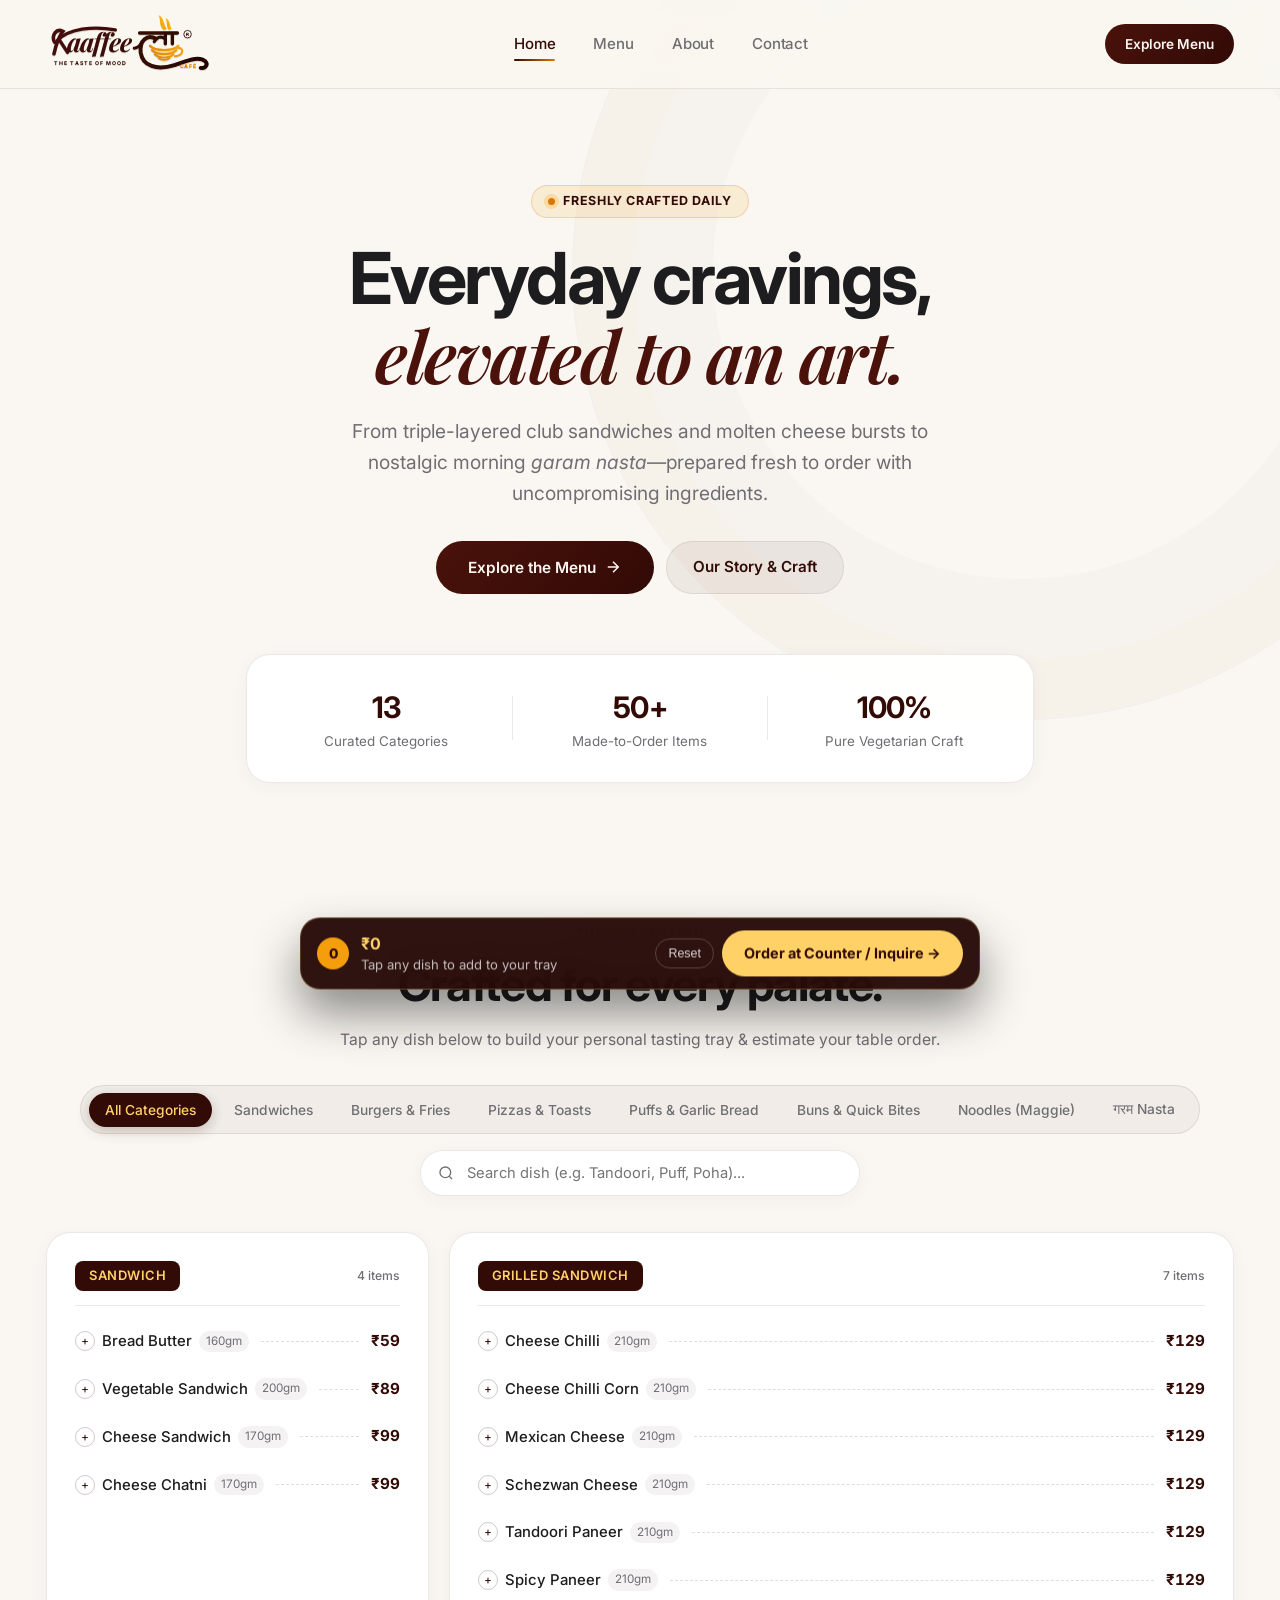
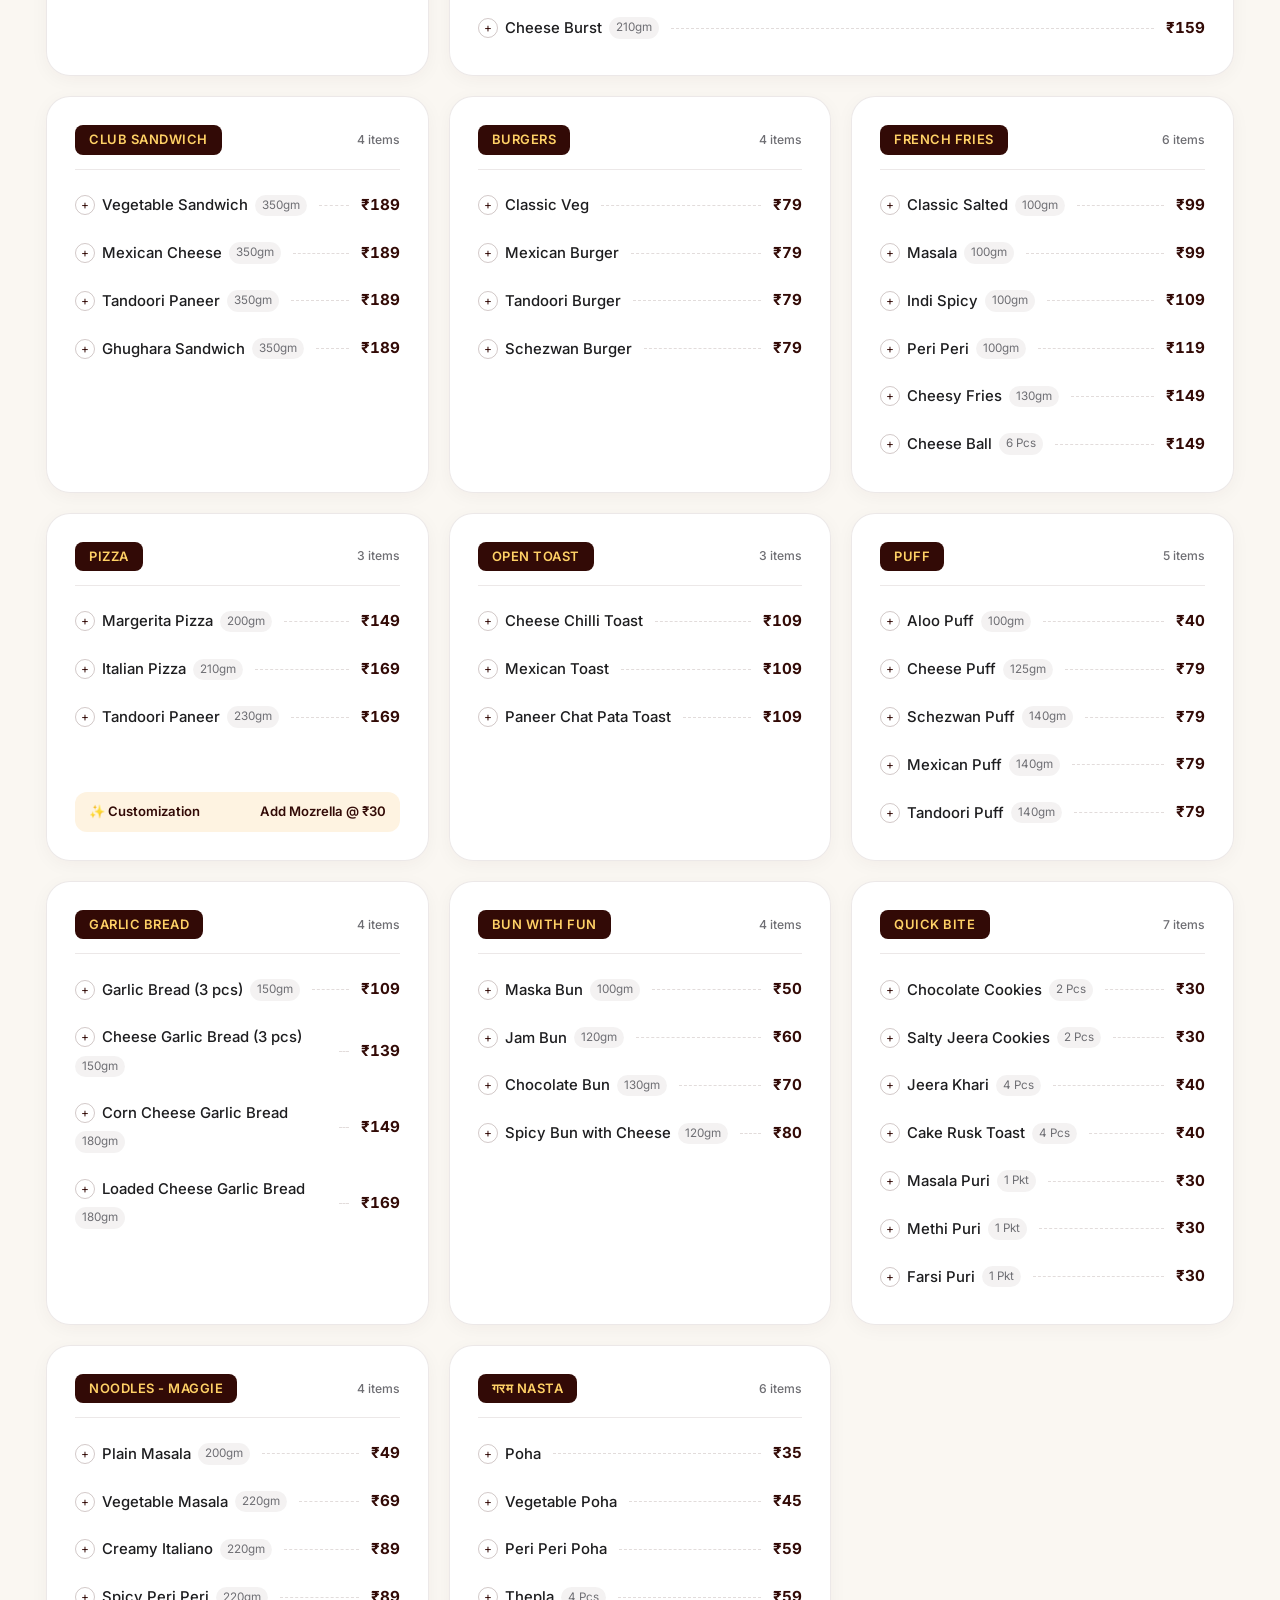
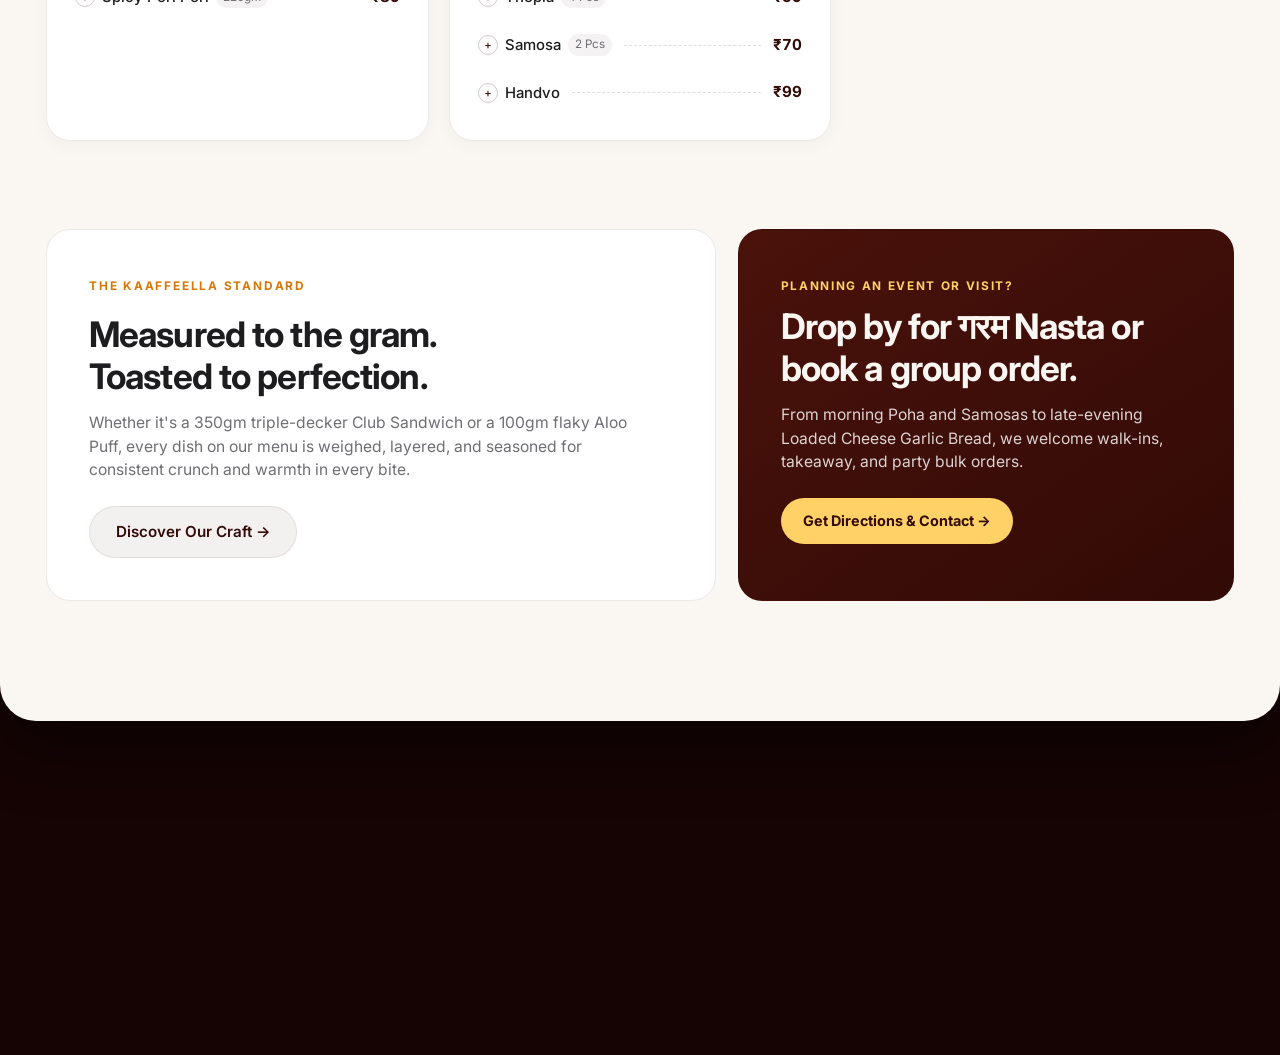
==== commit db5f39aa: "logo fixed" ====
--- a/index.html
+++ b/index.html
@@ -14,26 +14,157 @@
 </head>
 <body>
 
-  <!-- Bespoke Editorial Curtain Preloader -->
+ <!-- Bespoke Split-Shutter Editorial Preloader (index.html only) -->
   <div class="preloader" id="preloader" aria-hidden="true">
-    <div class="preloader-inner">
-      <svg class="preloader-svg" viewBox="0 0 210 65" fill="none" xmlns="http://www.w3.org/2000/svg">
-        <text x="2" y="42" fill="#FAF7F2" font-family="'Playfair Display', serif" font-weight="600" font-style="italic" font-size="32" letter-spacing="-0.5">Kaaffee</text>
-        <line class="draw-stroke" x1="38" y1="18" x2="105" y2="18" stroke="#FAF7F2" stroke-width="2" stroke-linecap="round"/>
-        <path class="draw-stroke" d="M110 18H168M152 18V44M163 18V44" stroke="#FAF7F2" stroke-width="3.2" stroke-linecap="round"/>
-        <path class="draw-stroke" d="M112 36C116 24 134 22 144 32C147 27 151 26 152 29" stroke="#FAF7F2" stroke-width="3" stroke-linecap="round" fill="none"/>
-        <path class="draw-steam" d="M148 13C144 7 153 3 149 -2" stroke="#E63946" stroke-width="3" stroke-linecap="round"/>
-        <path class="draw-steam" d="M132 42C138 48 156 48 164 43" stroke="#E63946" stroke-width="2.8" stroke-linecap="round"/>
-        <path class="draw-steam" d="M135 49C141 54 155 54 161 49" stroke="#E63946" stroke-width="2.4" stroke-linecap="round"/>
-        <path class="draw-steam" d="M140 55C145 58 153 58 158 55" stroke="#E63946" stroke-width="2" stroke-linecap="round"/>
-      </svg>
-      <div class="preloader-bar-track">
-        <div class="preloader-bar-fill" id="preloaderFill"></div>
-      </div>
-      <div class="preloader-meta">
-        <span>WARMING THE GRILL</span>
-        <span id="preloaderCount">0%</span>
-      </div>
+    <!-- Top & Bottom Architectural Shutters -->
+    <div class="preloader-shutter shutter-top"></div>
+    <div class="preloader-shutter shutter-bottom"></div>
+
+    <!-- Center Expanding Golden Horizon Seam -->
+    <div class="preloader-horizon-track">
+      <div class="preloader-bar-fill" id="preloaderFill"></div>
+    </div>
+
+    <!-- Editorial Stage Content -->
+    <div class="preloader-stage">
+      
+      <!-- Top Telemetry Bar -->
+      <div class="preloader-hud-top">
+        <span class="hud-tag">KAAFFEELLA ARCHIVE // EST. CRAFT</span>
+        <span class="hud-tag hud-right">PURE VEG &bull; FRESH TO ORDER</span>
+      </div>
+
+      <!-- Centerpiece: Live Pouring & Drawing Kaaffeeला Signboard Logo -->
+      <div class="preloader-centerpiece">
+        <div class="preloader-halo"></div>
+        
+        <svg class="preloader-logo-svg" viewBox="0 0 365 128" fill="none" xmlns="http://www.w3.org/2000/svg">
+          <defs>
+            <!-- Warm Ivory Gradient for Dark Roast Background -->
+            <linearGradient id="preloadIvoryGrad" x1="0" y1="0" x2="365" y2="128" gradientUnits="userSpaceOnUse">
+              <stop offset="0%" stop-color="#FFFFFF" />
+              <stop offset="60%" stop-color="#FAF7F2" />
+              <stop offset="100%" stop-color="#E8DFD1" />
+            </linearGradient>
+
+            <!-- Luminous Golden-Yellow Cup & Steam Gradient -->
+            <linearGradient id="preloadGoldGrad" x1="210" y1="105" x2="295" y2="5" gradientUnits="userSpaceOnUse">
+              <stop offset="0%" stop-color="#F59E0B" />
+              <stop offset="50%" stop-color="#FFB703" />
+              <stop offset="100%" stop-color="#FFE066" />
+            </linearGradient>
+
+            <filter id="preloadGlow" x="-10%" y="-10%" width="120%" height="125%">
+              <feDropShadow dx="0" dy="4" stdDeviation="6" flood-color="#000000" flood-opacity="0.45" />
+            </filter>
+          </defs>
+
+          <g filter="url(#preloadGlow)">
+            <!-- 1. OVERARCHING 'K' SWASH & STEM -->
+            <path class="pl-draw-fast"
+                  d="M18 60 C 11 45, 22 30, 36 37 C 27 48, 21 67, 17 85" 
+                  stroke="url(#preloadIvoryGrad)" stroke-width="7.5" stroke-linecap="round" fill="none" />
+            <path class="pl-draw-arch"
+                  d="M23 58 C 46 31, 102 25, 148 34" 
+                  stroke="url(#preloadIvoryGrad)" stroke-width="7" stroke-linecap="round" fill="none" />
+            <path class="pl-draw-fast"
+                  d="M29 56 L 46 82" 
+                  stroke="url(#preloadIvoryGrad)" stroke-width="7.2" stroke-linecap="round" fill="none" />
+
+            <!-- 2. CONNECTED SCRIPT 'aaffee' -->
+            <text class="pl-fade-word" x="45" y="82"
+                  fill="url(#preloadIvoryGrad)"
+                  font-family="'Playfair Display', Georgia, serif"
+                  font-weight="700"
+                  font-style="italic"
+                  font-size="55"
+                  letter-spacing="-2">aaffee</text>
+
+            <!-- Bridge stroke connecting 'e' to 'ल' -->
+            <path class="pl-draw-fast"
+                  d="M188 73 C 195 73, 200 68, 204 61" 
+                  stroke="url(#preloadIvoryGrad)" stroke-width="6.2" stroke-linecap="round" fill="none" />
+
+            <!-- 3. GOLDEN RISING STEAM FLAMES -->
+            <g class="pl-steam-group">
+              <path class="pl-steam pl-steam-1"
+                    d="M251 34 C 239 22, 246 10, 240 2 C 253 8, 249 21, 258 32 Z"
+                    fill="url(#preloadGoldGrad)" />
+              <path class="pl-steam pl-steam-2"
+                    d="M262 34 C 255 25, 260 16, 255 8 C 266 14, 263 24, 268 32 Z"
+                    fill="url(#preloadGoldGrad)" />
+            </g>
+
+            <!-- 4. GOLDEN 4-LAYER COFFEE CUP (Fills Bottom-Up like Espresso) -->
+            <g class="pl-cup-group">
+              <path class="pl-cup-layer layer-4"
+                    d="M222 68 C 234 80, 270 80, 282 68"
+                    stroke="url(#preloadGoldGrad)" stroke-width="5.2" stroke-linecap="round" fill="none" />
+              <path class="pl-cup-layer layer-3"
+                    d="M226 77 C 237 88, 267 88, 278 77"
+                    stroke="url(#preloadGoldGrad)" stroke-width="4.8" stroke-linecap="round" fill="none" />
+              <path class="pl-cup-layer layer-2"
+                    d="M232 86 C 241 95, 263 95, 272 86"
+                    stroke="url(#preloadGoldGrad)" stroke-width="4.5" stroke-linecap="round" fill="none" />
+              <path class="pl-cup-layer layer-1"
+                    d="M240 94 C 246 99, 258 99, 264 94"
+                    stroke="url(#preloadGoldGrad)" stroke-width="4" stroke-linecap="round" fill="none" />
+              <path class="pl-cup-layer layer-handle"
+                    d="M280 72 C 294 70, 296 88, 275 90"
+                    stroke="url(#preloadGoldGrad)" stroke-width="4.4" stroke-linecap="round" fill="none" />
+            </g>
+
+            <!-- 5. SOLID HINDI 'ला' TOP BAR & STEMS -->
+            <rect class="pl-bar-reveal" x="196" y="37" width="88" height="7.5" rx="3.75" fill="url(#preloadIvoryGrad)" />
+            <rect class="pl-bar-reveal" x="251" y="38" width="7.2" height="29" rx="3.6" fill="url(#preloadIvoryGrad)" />
+            <rect class="pl-bar-reveal" x="266" y="38" width="7.2" height="29" rx="3.6" fill="url(#preloadIvoryGrad)" />
+
+            <path class="pl-draw-fast"
+                  d="M254 53 C 246 46, 236 49, 231 59"
+                  stroke="url(#preloadIvoryGrad)" stroke-width="6.8" stroke-linecap="round" fill="none" />
+
+            <!-- 6. GIANT SWEEPING 'ल' RIBBON CURVE & TAIL -->
+            <path class="pl-draw-ribbon"
+                  d="M235 53 C 216 42, 199 56, 202 82 C 206 111, 236 121, 274 109 C 304 99, 326 89, 340 101 C 346 107, 341 117, 330 115"
+                  stroke="url(#preloadIvoryGrad)" stroke-width="8.5" stroke-linecap="round" fill="none" />
+
+            <!-- 7. REGISTERED TRADEMARK (®) -->
+            <g class="pl-sub-reveal" transform="translate(294, 35)">
+              <circle cx="8" cy="8" r="8" stroke="#FAF7F2" stroke-width="1.6" fill="rgba(22,4,4,0.6)" />
+              <text x="8" y="11.5" text-anchor="middle" fill="#FAF7F2" font-family="'Inter', sans-serif" font-weight="800" font-size="9.5">R</text>
+            </g>
+
+            <!-- 8. SUBTITLE: 'THE TASTE OF MOOD' & 'CAFÉ' -->
+            <text class="pl-sub-reveal" x="18" y="109"
+                  fill="#FAF7F2"
+                  opacity="0.88"
+                  font-family="'Inter', sans-serif"
+                  font-weight="600"
+                  font-size="11.2"
+                  letter-spacing="0.19em">THE TASTE OF MOOD</text>
+
+            <text class="pl-sub-reveal" x="285" y="116"
+                  fill="#FFC300"
+                  font-family="'Inter', sans-serif"
+                  font-weight="800"
+                  font-size="11"
+                  letter-spacing="0.16em">CAFÉ</text>
+          </g>
+        </svg>
+      </div>
+
+      <!-- Bottom Editorial Counter & Cycling Kitchen Note -->
+      <div class="preloader-hud-bottom">
+        <div class="preloader-status-wrap">
+          <span class="preloader-live-dot"></span>
+          <span class="preloader-status-text" id="preloaderStatus">FIRING THE GRILL PRESS</span>
+        </div>
+        <div class="preloader-counter-wrap">
+          <span class="preloader-count-num" id="preloaderCount">00</span>
+          <span class="preloader-count-pct">%</span>
+        </div>
+      </div>
+
     </div>
   </div>
 
@@ -44,18 +175,130 @@
     <!-- Sticky Glassmorphism Header -->
     <header class="site-header">
       <div class="container nav-container">
-        <a href="index.html" class="brand-logo" aria-label="Kaaffeella Home">
-          <svg class="logo-svg" viewBox="0 0 210 65" fill="none" xmlns="http://www.w3.org/2000/svg">
-            <text x="2" y="42" fill="#3B0A0A" font-family="'Playfair Display', serif" font-weight="600" font-style="italic" font-size="32" letter-spacing="-0.5">Kaaffee</text>
-            <line x1="38" y1="18" x2="105" y2="18" stroke="#3B0A0A" stroke-width="2" stroke-linecap="round"/>
-            <path d="M110 18H168M152 18V44M163 18V44" stroke="#3B0A0A" stroke-width="3.2" stroke-linecap="round"/>
-            <path d="M112 36C116 24 134 22 144 32C147 27 151 26 152 29" stroke="#3B0A0A" stroke-width="3" stroke-linecap="round" fill="none"/>
-            <path d="M148 13C144 7 153 3 149 -2" stroke="#D92323" stroke-width="3" stroke-linecap="round"/>
-            <path d="M132 42C138 48 156 48 164 43" stroke="#D92323" stroke-width="2.8" stroke-linecap="round"/>
-            <path d="M135 49C141 54 155 54 161 49" stroke="#D92323" stroke-width="2.4" stroke-linecap="round"/>
-            <path d="M140 55C145 58 153 58 158 55" stroke="#D92323" stroke-width="2" stroke-linecap="round"/>
-          </svg>
-        </a>
+        <a href="index.html" class="brand-logo" id="interactiveLogo" aria-label="Kaaffeella — The Taste of Mood Café">
+  <svg class="kaaffeella-live-logo" viewBox="0 0 365 128" fill="none" xmlns="http://www.w3.org/2000/svg">
+    <defs>
+      <!-- userSpaceOnUse prevents straight lines from ever disappearing in SVG! -->
+      <linearGradient id="espressoGrad" x1="0" y1="0" x2="365" y2="128" gradientUnits="userSpaceOnUse">
+        <stop offset="0%" stop-color="#4A120B" />
+        <stop offset="50%" stop-color="#350A06" />
+        <stop offset="100%" stop-color="#220503" />
+      </linearGradient>
+
+      <linearGradient id="amberGoldGrad" x1="210" y1="105" x2="295" y2="5" gradientUnits="userSpaceOnUse">
+        <stop offset="0%" stop-color="#D97706" />
+        <stop offset="50%" stop-color="#F59E0B" />
+        <stop offset="100%" stop-color="#FFC300" />
+      </linearGradient>
+
+      <filter id="signShadow" x="-6%" y="-6%" width="114%" height="118%">
+        <feDropShadow dx="0" dy="2" stdDeviation="1.6" flood-color="#220503" flood-opacity="0.16" />
+      </filter>
+    </defs>
+
+    <g class="logo-master-group" filter="url(#signShadow)">
+      
+      <!-- 1. OVERARCHING 'K' SWASH & STEM (Matches Storefront Sign) -->
+      <!-- Left Loop & Vertical Stem of K -->
+      <path d="M18 60 C 11 45, 22 30, 36 37 C 27 48, 21 67, 17 85" 
+            stroke="url(#espressoGrad)" stroke-width="7.5" stroke-linecap="round" fill="none" />
+      <!-- Sweeping Top Arch of K over 'aa' -->
+      <path class="k-arch-line"
+            d="M23 58 C 46 31, 102 25, 148 34" 
+            stroke="url(#espressoGrad)" stroke-width="7" stroke-linecap="round" fill="none" />
+      <!-- Lower Kick of K connecting into 'a' -->
+      <path d="M29 56 L 46 82" 
+            stroke="url(#espressoGrad)" stroke-width="7.2" stroke-linecap="round" fill="none" />
+
+      <!-- 2. BOLD CONNECTED SCRIPT 'aaffee' (Positioned so 'ee' touches 'ल' seamlessly) -->
+      <text x="45" y="82"
+            fill="url(#espressoGrad)"
+            font-family="'Playfair Display', Georgia, serif"
+            font-weight="700"
+            font-style="italic"
+            font-size="55"
+            letter-spacing="-2">aaffee</text>
+
+      <!-- Bridge stroke connecting final 'e' directly into the 'ल' curve -->
+      <path d="M188 73 C 195 73, 200 68, 204 61" 
+            stroke="url(#espressoGrad)" stroke-width="6.2" stroke-linecap="round" fill="none" />
+
+      <!-- 3. GOLDEN RISING STEAM FLAMES (Centered Directly Above 'ला' Top Bar) -->
+      <g class="steam-group">
+        <!-- Left Tall Flame -->
+        <path class="steam-flame flame-1"
+              d="M251 34 C 239 22, 246 10, 240 2 C 253 8, 249 21, 258 32 Z"
+              fill="url(#amberGoldGrad)" />
+        <!-- Right Inner Flame -->
+        <path class="steam-flame flame-2"
+              d="M262 34 C 255 25, 260 16, 255 8 C 266 14, 263 24, 268 32 Z"
+              fill="url(#amberGoldGrad)" />
+      </g>
+
+      <!-- 4. GOLDEN 4-LAYER COFFEE CUP & HANDLE (Nested Inside 'ला') -->
+      <g class="golden-cup-group">
+        <!-- Wave 1 (Top Rim) -->
+        <path class="cup-wave wave-1"
+              d="M222 68 C 234 80, 270 80, 282 68"
+              stroke="url(#amberGoldGrad)" stroke-width="5.2" stroke-linecap="round" fill="none" />
+        <!-- Wave 2 -->
+        <path class="cup-wave wave-2"
+              d="M226 77 C 237 88, 267 88, 278 77"
+              stroke="url(#amberGoldGrad)" stroke-width="4.8" stroke-linecap="round" fill="none" />
+        <!-- Wave 3 -->
+        <path class="cup-wave wave-3"
+              d="M232 86 C 241 95, 263 95, 272 86"
+              stroke="url(#amberGoldGrad)" stroke-width="4.5" stroke-linecap="round" fill="none" />
+        <!-- Wave 4 (Cup Base) -->
+        <path class="cup-wave wave-4"
+              d="M240 94 C 246 99, 258 99, 264 94"
+              stroke="url(#amberGoldGrad)" stroke-width="4" stroke-linecap="round" fill="none" />
+        <!-- Cup Handle on Right -->
+        <path class="cup-wave wave-handle"
+              d="M280 72 C 294 70, 296 88, 275 90"
+              stroke="url(#amberGoldGrad)" stroke-width="4.4" stroke-linecap="round" fill="none" />
+      </g>
+
+      <!-- 5. HINDI 'ला' TOP BAR & VERTICAL STEMS (Solid <rect> + Paths so they NEVER vanish!) -->
+      <!-- Shirorekha (Horizontal Top Bar of ला) -->
+      <rect x="196" y="37" width="88" height="7.5" rx="3.75" fill="url(#espressoGrad)" />
+      <!-- Vertical Stem 1 (of ल) -->
+      <rect x="251" y="38" width="7.2" height="29" rx="3.6" fill="url(#espressoGrad)" />
+      <!-- Vertical Stem 2 (of ा Matra) -->
+      <rect x="266" y="38" width="7.2" height="29" rx="3.6" fill="url(#espressoGrad)" />
+
+      <!-- Inner Arch of 'ल' (Joins Stem 1 at x=254) -->
+      <path d="M254 53 C 246 46, 236 49, 231 59"
+            stroke="url(#espressoGrad)" stroke-width="6.8" stroke-linecap="round" fill="none" />
+
+      <!-- 6. THE SIGNATURE GIANT SWEEPING 'ल' RIBBON CURVE & TAIL -->
+      <path class="laa-giant-curve"
+            d="M235 53 C 216 42, 199 56, 202 82 C 206 111, 236 121, 274 109 C 304 99, 326 89, 340 101 C 346 107, 341 117, 330 115"
+            stroke="url(#espressoGrad)" stroke-width="8.5" stroke-linecap="round" fill="none" />
+
+      <!-- 7. REGISTERED TRADEMARK (®) -->
+      <g transform="translate(294, 35)">
+        <circle cx="8" cy="8" r="8" stroke="#350A06" stroke-width="1.8" fill="#FAF7F2" />
+        <text x="8" y="11.5" text-anchor="middle" fill="#350A06" font-family="'Inter', sans-serif" font-weight="800" font-size="9.5">R</text>
+      </g>
+
+      <!-- 8. SUBTITLE: 'THE TASTE OF MOOD' & 'CAFÉ' -->
+      <text x="18" y="109"
+            fill="#350A06"
+            font-family="'Inter', sans-serif"
+            font-weight="700"
+            font-size="11.2"
+            letter-spacing="0.19em">THE TASTE OF MOOD</text>
+
+      <text x="285" y="116"
+            fill="#D97706"
+            font-family="'Inter', sans-serif"
+            font-weight="800"
+            font-size="11"
+            letter-spacing="0.16em">CAFÉ</text>
+    </g>
+  </svg>
+</a>
 
         <nav class="desktop-nav" aria-label="Primary Navigation">
           <a href="index.html" class="nav-link active">Home</a>
--- a/style.css
+++ b/style.css
@@ -1,28 +1,30 @@
 /* ==========================================================================
-   KAAFFEELLA — APPLE EDITORIAL DESIGN SYSTEM + ZYRAC SIGNATURE
+   KAAFFEELLA — APPLE EDITORIAL DESIGN SYSTEM + LIVE BROWN & GOLD LOGO
    ========================================================================== */
 
 :root {
   --bg-ivory: #FAF7F2;
   --bg-surface: #FFFFFF;
-  --bg-glass: rgba(250, 247, 242, 0.82);
-  --bg-card-glass: rgba(255, 255, 255, 0.90);
-  
-  --maroon-deep: #3B0A0A;
-  --maroon-darker: #220505;
-  --maroon-primary: #5A1212;
-  --crimson-accent: #D92323;
-  
+  --bg-glass: rgba(250, 247, 242, 0.86);
+  --bg-card-glass: rgba(255, 255, 255, 0.94);
+
+  /* Authentic Storefront Brown & Golden-Yellow Palette */
+  --espresso-deep: #320A06;
+  --espresso-rich: #4A120B;
+  --amber-gold: #F59E0B;
+  --amber-deep: #D97706;
+  --amber-bright: #FFD166;
+
   --text-charcoal: #1D1D1F;
   --text-muted: #6E6E73;
-  --text-light: #F5F5F7;
-  
-  --border-subtle: rgba(59, 10, 10, 0.08);
-  --border-hover: rgba(59, 10, 10, 0.24);
-
-  --shadow-sm: 0 4px 20px -2px rgba(29, 29, 31, 0.04);
-  --shadow-hover: 0 22px 44px -12px rgba(59, 10, 10, 0.12);
-  
+  --text-light: #FAF7F2;
+
+  --border-subtle: rgba(50, 10, 6, 0.09);
+  --border-hover: rgba(217, 119, 6, 0.35);
+
+  --shadow-sm: 0 4px 20px -2px rgba(50, 10, 6, 0.05);
+  --shadow-hover: 0 22px 44px -12px rgba(50, 10, 6, 0.14);
+
   --ease-apple: cubic-bezier(0.16, 1, 0.3, 1);
   --ease-out-expo: cubic-bezier(0.19, 1, 0.22, 1);
   --radius-lg: 24px;
@@ -40,13 +42,11 @@
   scroll-behavior: smooth;
   -webkit-font-smoothing: antialiased;
   -moz-osx-font-smoothing: grayscale;
-  height: 100%;
-}
-
-/* Update body background in style.css */
+}
+
 body {
   font-family: 'Inter', -apple-system, BlinkMacSystemFont, sans-serif;
-  background-color: var(--bg-ivory); /* Matches the page background instead of dark */
+  background-color: #160404; /* Deep espresso base behind sticky reveal footer */
   color: var(--text-charcoal);
   line-height: 1.5;
   overflow-x: hidden;
@@ -56,85 +56,306 @@
 }
 
 /* ==========================================================================
-   0. BESPOKE EDITORIAL CURTAIN PRELOADER
+   0. BESPOKE SPLIT-SHUTTER EDITORIAL PRELOADER (ALL VIEWPORTS)
    ========================================================================== */
 .preloader {
   position: fixed;
   inset: 0;
+  width: 100vw;
+  height: 100vh;
+  height: 100dvh; /* Perfect fit on mobile Safari/Chrome address bars */
   z-index: 9999;
-  background: radial-gradient(circle at 50% 40%, #3B0A0A 0%, #190303 100%);
   display: flex;
   align-items: center;
   justify-content: center;
-  transition: transform 0.95s var(--ease-out-expo), opacity 0.6s ease;
+  overflow: hidden;
+  pointer-events: all;
+}
+
+/* Top & Bottom Architectural Shutters */
+.preloader-shutter {
+  position: absolute;
+  left: 0;
+  width: 100%;
+  height: 50.5%;
+  background: radial-gradient(circle at 50% 50%, #2E0905 0%, #140302 100%);
+  z-index: 1;
+  transition: transform 1.05s cubic-bezier(0.76, 0, 0.24, 1);
   will-change: transform;
 }
 
-.preloader.preloader-hidden {
-  transform: translateY(-100%);
+.shutter-top {
+  top: 0;
+  transform-origin: top center;
+}
+
+.shutter-bottom {
+  bottom: 0;
+  transform-origin: bottom center;
+}
+
+/* Center Golden Horizon Seam */
+.preloader-horizon-track {
+  position: absolute;
+  top: 50%;
+  left: 0;
+  width: 100%;
+  height: 1px;
+  background: rgba(255, 209, 102, 0.08);
+  z-index: 2;
+  transform: translateY(-50%);
+  transition: opacity 0.4s ease;
+}
+
+.preloader-bar-fill {
+  width: 100%;
+  height: 2px;
+  background: linear-gradient(90deg, transparent 0%, #F59E0B 20%, #FFE066 50%, #F59E0B 80%, transparent 100%);
+  transform: scaleX(0);
+  transform-origin: center;
+  transition: transform 0.15s ease-out;
+  box-shadow: 0 0 18px rgba(255, 195, 0, 0.65);
+}
+
+/* Stage Layout */
+.preloader-stage {
+  position: relative;
+  z-index: 3;
+  width: 100%;
+  max-width: 1320px;
+  height: 100%;
+  padding: clamp(20px, 4vw, 44px) clamp(20px, 5vw, 56px);
+  display: flex;
+  flex-direction: column;
+  justify-content: space-between;
+  transition: opacity 0.45s ease, transform 0.55s cubic-bezier(0.16, 1, 0.3, 1);
+}
+
+/* Top HUD */
+.preloader-hud-top {
+  display: flex;
+  align-items: center;
+  justify-content: space-between;
+  gap: 12px;
+  border-bottom: 1px solid rgba(250, 247, 242, 0.08);
+  padding-bottom: 14px;
+}
+
+.hud-tag {
+  font-size: clamp(0.62rem, 1.2vw, 0.74rem);
+  font-weight: 600;
+  letter-spacing: 0.2em;
+  color: rgba(250, 247, 242, 0.55);
+  text-transform: uppercase;
+}
+
+/* Centerpiece Logo & Ambient Glow */
+.preloader-centerpiece {
+  position: relative;
+  margin: auto;
+  display: flex;
+  align-items: center;
+  justify-content: center;
+  width: 100%;
+  padding: 20px 0;
+}
+
+.preloader-halo {
+  position: absolute;
+  width: clamp(220px, 42vw, 420px);
+  height: clamp(120px, 24vw, 220px);
+  background: radial-gradient(circle, rgba(245, 158, 11, 0.18) 0%, transparent 70%);
+  filter: blur(28px);
   pointer-events: none;
 }
 
-.preloader-inner {
-  width: min(300px, 80vw);
-  display: flex;
-  flex-direction: column;
-  align-items: center;
-  gap: 20px;
-}
-
-.preloader-svg {
-  width: 210px;
+.preloader-logo-svg {
+  width: clamp(250px, 68vw, 430px);
   height: auto;
-  filter: drop-shadow(0 8px 24px rgba(0, 0, 0, 0.35));
-}
-
-.draw-stroke {
-  stroke-dasharray: 220;
-  stroke-dashoffset: 220;
-  animation: drawLine 1.2s var(--ease-apple) forwards;
-}
-
-.draw-steam {
-  stroke-dasharray: 60;
-  stroke-dashoffset: 60;
-  animation: drawLine 1s var(--ease-apple) 0.25s forwards;
-}
-
-@keyframes drawLine {
+  overflow: visible;
+  position: relative;
+  z-index: 2;
+}
+
+/* SVG Choreography Inside Preloader */
+.pl-draw-fast {
+  stroke-dasharray: 140;
+  stroke-dashoffset: 140;
+  animation: plStrokeDraw 0.75s cubic-bezier(0.16, 1, 0.3, 1) 0.1s forwards;
+}
+
+.pl-draw-arch {
+  stroke-dasharray: 180;
+  stroke-dashoffset: 180;
+  animation: plStrokeDraw 0.9s cubic-bezier(0.16, 1, 0.3, 1) 0.2s forwards;
+}
+
+.pl-draw-ribbon {
+  stroke-dasharray: 420;
+  stroke-dashoffset: 420;
+  animation: plStrokeDraw 1.15s cubic-bezier(0.16, 1, 0.3, 1) 0.25s forwards;
+}
+
+@keyframes plStrokeDraw {
   to {
     stroke-dashoffset: 0;
   }
 }
 
-.preloader-bar-track {
-  width: 100%;
-  height: 2px;
-  background: rgba(250, 247, 242, 0.12);
-  border-radius: 4px;
-  overflow: hidden;
-}
-
-.preloader-bar-fill {
-  height: 100%;
-  width: 0%;
-  background: linear-gradient(90deg, #FAF7F2, #E63946);
-  transition: width 0.15s ease-out;
-}
-
-.preloader-meta {
-  width: 100%;
-  display: flex;
+.pl-fade-word,
+.pl-bar-reveal,
+.pl-sub-reveal {
+  opacity: 0;
+  transform: translateY(6px);
+  animation: plSoftReveal 0.65s cubic-bezier(0.16, 1, 0.3, 1) 0.18s forwards;
+}
+
+.pl-sub-reveal {
+  animation-delay: 0.45s;
+}
+
+@keyframes plSoftReveal {
+  to {
+    opacity: 1;
+    transform: translateY(0);
+  }
+}
+
+/* Espresso Cup Bottom-Up Pour Animation */
+.pl-cup-layer {
+  opacity: 0;
+  transform-box: fill-box;
+  transform-origin: center bottom;
+  transform: translateY(6px) scaleX(0.85);
+  animation: plCupPour 0.5s cubic-bezier(0.16, 1, 0.3, 1) forwards;
+}
+
+.pl-cup-layer.layer-1 { animation-delay: 0.15s; }
+.pl-cup-layer.layer-2 { animation-delay: 0.28s; }
+.pl-cup-layer.layer-3 { animation-delay: 0.41s; }
+.pl-cup-layer.layer-4 { animation-delay: 0.54s; }
+.pl-cup-layer.layer-handle { animation-delay: 0.64s; }
+
+@keyframes plCupPour {
+  to {
+    opacity: 1;
+    transform: translateY(0) scaleX(1);
+  }
+}
+
+/* Rising Golden Steam Inside Preloader */
+.pl-steam {
+  opacity: 0;
+  transform-box: fill-box;
+  transform-origin: center bottom;
+  animation: plSteamIgnite 1.6s ease-in-out 0.65s infinite alternate;
+}
+
+.pl-steam-2 {
+  animation-delay: 0.85s;
+}
+
+@keyframes plSteamIgnite {
+  0% {
+    opacity: 0.4;
+    transform: translateY(3px) scaleY(0.88) rotate(-3deg);
+  }
+  100% {
+    opacity: 1;
+    transform: translateY(-4px) scaleY(1.12) rotate(3deg);
+    filter: drop-shadow(0 0 8px rgba(255, 195, 0, 0.7));
+  }
+}
+
+/* Bottom HUD & Giant Tabular Counter */
+.preloader-hud-bottom {
+  display: flex;
+  align-items: flex-end;
   justify-content: space-between;
-  font-size: 0.7rem;
+  gap: 16px;
+  border-top: 1px solid rgba(250, 247, 242, 0.08);
+  padding-top: 14px;
+}
+
+.preloader-status-wrap {
+  display: inline-flex;
+  align-items: center;
+  gap: 10px;
+}
+
+.preloader-live-dot {
+  width: 8px;
+  height: 8px;
+  border-radius: 50%;
+  background: #FFC300;
+  box-shadow: 0 0 12px #FFC300;
+  animation: pulseDot 1.4s infinite ease-in-out;
+}
+
+.preloader-status-text {
+  font-size: clamp(0.68rem, 1.4vw, 0.8rem);
   font-weight: 600;
   letter-spacing: 0.16em;
-  color: rgba(250, 247, 242, 0.65);
+  color: rgba(250, 247, 242, 0.78);
+  text-transform: uppercase;
+}
+
+.preloader-counter-wrap {
+  display: flex;
+  align-items: baseline;
+  gap: 4px;
+  line-height: 0.9;
+}
+
+.preloader-count-num {
+  font-family: 'Playfair Display', Georgia, serif;
+  font-style: italic;
+  font-weight: 600;
+  font-size: clamp(2.6rem, 7vw, 5.2rem);
+  color: #FAF7F2;
   font-variant-numeric: tabular-nums;
+  letter-spacing: -0.03em;
+}
+
+.preloader-count-pct {
+  font-size: clamp(0.9rem, 2vw, 1.35rem);
+  font-weight: 600;
+  color: #FFC300;
+}
+
+/* Split-Shutter Exit State (Triggered at 100%) */
+.preloader.preloader-hidden {
+  pointer-events: none;
+}
+
+.preloader.preloader-hidden .preloader-stage,
+.preloader.preloader-hidden .preloader-horizon-track {
+  opacity: 0;
+  transform: scale(0.96);
+}
+
+.preloader.preloader-hidden .shutter-top {
+  transform: translateY(-102%);
+}
+
+.preloader.preloader-hidden .shutter-bottom {
+  transform: translateY(102%);
+}
+
+/* Small Phone Refinements (< 420px) */
+@media (max-width: 420px) {
+  .hud-right {
+    display: none;
+  }
+  .preloader-hud-bottom {
+    flex-direction: column-reverse;
+    align-items: flex-start;
+    gap: 8px;
+  }
 }
 
 /* ==========================================================================
-   1. ELEVATED PAGE SURFACE & STICKY REVEAL FOOTER ARCHITECTURE
+   1. PAGE SURFACE & ZERO-OVERLAP STICKY FOOTER SYSTEM
    ========================================================================== */
 .page-surface {
   position: relative;
@@ -142,9 +363,9 @@
   background-color: var(--bg-ivory);
   flex: 1 0 auto;
   width: 100%;
-  overflow-x: clip;
-  box-shadow: 0 26px 60px rgba(0, 0, 0, 0.45);
-  transition: margin-bottom 0.2s ease;
+  /* Generous bottom breathing room so content never collides with the footer */
+  padding-bottom: clamp(56px, 8vw, 96px);
+  box-shadow: 0 28px 64px rgba(0, 0, 0, 0.48);
 }
 
 .ambient-rings {
@@ -156,25 +377,25 @@
   max-width: 900px;
   max-height: 900px;
   border-radius: 50%;
-  border: 1px solid rgba(59, 10, 10, 0.04);
+  border: 1px solid rgba(50, 10, 6, 0.04);
   box-shadow:
-    inset 0 0 0 60px rgba(59, 10, 10, 0.015),
-    inset 0 0 0 140px rgba(59, 10, 10, 0.015);
+    inset 0 0 0 60px rgba(245, 158, 11, 0.02),
+    inset 0 0 0 140px rgba(50, 10, 6, 0.015);
   pointer-events: none;
   z-index: 0;
 }
 
 .container {
   width: 100%;
-  max-width: 1240px;
+  max-width: 1260px;
   margin: 0 auto;
-  padding: 0 clamp(16px, 4vw, 32px);
+  padding: 0 clamp(16px, 4vw, 36px);
   position: relative;
   z-index: 1;
 }
 
 /* ==========================================================================
-   2. STICKY GLASSMORPHISM NAVBAR
+   2. STICKY GLASSMORPHISM NAVBAR + LIVE INTERACTIVE LOGO
    ========================================================================== */
 .site-header {
   position: sticky;
@@ -187,59 +408,160 @@
   transition: all 0.3s var(--ease-apple);
 }
 
+/* ==========================================================================
+   RESPONSIVE NAVBAR & GLITCH-FREE LIVE LOGO SIZING
+   ========================================================================== */
 .nav-container {
-  height: 72px;
+  height: clamp(70px, 8.5vw, 88px);
   display: flex;
   align-items: center;
   justify-content: space-between;
+  gap: 12px;
 }
 
 .brand-logo {
   display: inline-flex;
   align-items: center;
   text-decoration: none;
-}
-
-.logo-svg {
-  height: clamp(38px, 5vw, 44px);
+  flex-shrink: 0;
+  padding: 4px 0;
+  -webkit-tap-highlight-color: transparent;
+}
+
+.kaaffeella-live-logo {
+  /* Scales smoothly from 42px on small phones up to 60px on desktop */
+  height: clamp(42px, 6vw, 60px);
   width: auto;
-  transition: transform 0.3s var(--ease-apple);
-}
-
-.brand-logo:hover .logo-svg {
-  transform: scale(1.03);
-}
-
+  max-width: 58vw;
+  display: block;
+  overflow: visible;
+  transition: transform 0.35s cubic-bezier(0.16, 1, 0.3, 1), filter 0.35s ease;
+}
+
+/* Live Rising Steam Animation */
+.steam-flame {
+  transform-box: fill-box;
+  transform-origin: center bottom;
+  animation: steamWave 2.6s ease-in-out infinite alternate;
+}
+
+.steam-flame.flame-2 {
+  animation-delay: 0.8s;
+  animation-duration: 3s;
+}
+
+@keyframes steamWave {
+  0% {
+    transform: translateY(1.5px) scaleY(0.92) rotate(-3deg);
+    opacity: 0.82;
+  }
+  50% {
+    transform: translateY(-1.5px) scaleY(1.05) rotate(2deg);
+    opacity: 1;
+  }
+  100% {
+    transform: translateY(-4px) scaleY(1.1) rotate(-2deg);
+    opacity: 0.9;
+    filter: drop-shadow(0 0 5px rgba(245, 158, 11, 0.5));
+  }
+}
+
+/* Smooth Cup & Ribbon Micro-Interactions (No Glitchy Dash Offsets) */
+.cup-wave,
+.laa-giant-curve,
+.k-arch-line {
+  transform-box: fill-box;
+  transform-origin: center;
+  transition: transform 0.35s cubic-bezier(0.16, 1, 0.3, 1), filter 0.35s ease;
+}
+
+.brand-logo:hover .kaaffeella-live-logo {
+  transform: translateY(-1px) scale(1.02);
+  filter: drop-shadow(0 6px 14px rgba(53, 10, 6, 0.14));
+}
+
+.brand-logo:hover .cup-wave.wave-1 {
+  transform: translateY(-2px) scaleX(1.04);
+  filter: drop-shadow(0 0 6px rgba(245, 158, 11, 0.6));
+}
+
+.brand-logo:hover .cup-wave.wave-2 {
+  transform: translateY(-1.5px) scaleX(1.03);
+  transition-delay: 0.04s;
+}
+
+.brand-logo:hover .cup-wave.wave-3 {
+  transform: translateY(-1px) scaleX(1.02);
+  transition-delay: 0.08s;
+}
+
+.brand-logo:hover .cup-wave.wave-handle {
+  transform: translateX(1.5px) rotate(4deg);
+}
+
+.brand-logo:hover .laa-giant-curve {
+  transform: scale(1.015);
+}
+
+/* Ultra-Compact Mobile Adjustments (< 380px) */
+@media (max-width: 380px) {
+  .kaaffeella-live-logo {
+    height: 38px;
+    max-width: 52vw;
+  }
+  .nav-actions .btn-sm {
+    padding: 7px 12px;
+    font-size: 0.76rem;
+  }
+}
+.brand-logo:hover .cup-wave.wave-1 {
+  transform: translateY(-2px) scaleX(1.04);
+  filter: drop-shadow(0 0 8px rgba(245, 158, 11, 0.65));
+}
+.brand-logo:hover .cup-wave.wave-2 {
+  transform: translateY(-1.5px) scaleX(1.03);
+  transition-delay: 0.05s;
+  filter: drop-shadow(0 0 8px rgba(245, 158, 11, 0.55));
+}
+.brand-logo:hover .cup-wave.wave-3 {
+  transform: translateY(-1px) scaleX(1.02);
+  transition-delay: 0.1s;
+}
+.brand-logo:hover .cup-wave.wave-handle {
+  transform: translateX(2px) rotate(4deg);
+}
+
+/* Navigation Links */
 .desktop-nav {
   display: none;
-  gap: 36px;
+  gap: clamp(22px, 3vw, 38px);
 }
 
 .nav-link {
-  font-size: 0.92rem;
+  font-size: 0.94rem;
   font-weight: 500;
   color: var(--text-muted);
   text-decoration: none;
   transition: color 0.25s ease;
   letter-spacing: -0.01em;
   position: relative;
-  padding: 4px 0;
+  padding: 6px 0;
 }
 
 .nav-link:hover,
 .nav-link.active {
-  color: var(--maroon-deep);
+  color: var(--espresso-deep);
 }
 
 .nav-link.active::after {
   content: "";
   position: absolute;
-  bottom: -2px;
+  bottom: 0;
   left: 0;
   right: 0;
-  height: 2px;
+  height: 2.5px;
   border-radius: 2px;
-  background: var(--maroon-deep);
+  background: linear-gradient(90deg, var(--espresso-deep), var(--amber-deep));
 }
 
 .nav-actions {
@@ -254,59 +576,59 @@
   align-items: center;
   justify-content: center;
   gap: 8px;
-  font-weight: 500;
+  font-weight: 600;
   font-family: inherit;
   text-decoration: none;
   border-radius: var(--radius-pill);
   transition: transform 0.3s var(--ease-apple), box-shadow 0.3s var(--ease-apple), background-color 0.25s ease;
   cursor: pointer;
   border: none;
-  will-change: transform;
 }
 
 .btn-sm {
-  padding: 9px 18px;
-  font-size: 0.84rem;
+  padding: 10px 20px;
+  font-size: 0.85rem;
 }
 
 .btn-maroon, .btn-primary {
-  background-color: var(--maroon-deep);
+  background: linear-gradient(135deg, var(--espresso-rich), var(--espresso-deep));
   color: var(--text-light);
 }
 
 .btn-maroon:hover, .btn-primary:hover {
-  background-color: var(--maroon-primary);
   transform: translateY(-2px);
-  box-shadow: 0 10px 24px -6px rgba(59, 10, 10, 0.35);
+  box-shadow: 0 12px 26px -6px rgba(50, 10, 6, 0.38);
 }
 
 .btn-primary {
-  padding: 15px 30px;
+  padding: 15px 32px;
   font-size: 0.96rem;
 }
 
 .btn-ghost {
   padding: 14px 26px;
   font-size: 0.95rem;
-  color: var(--maroon-deep);
-  background: rgba(59, 10, 10, 0.06);
+  color: var(--espresso-deep);
+  background: rgba(50, 10, 6, 0.06);
+  border: 1px solid rgba(50, 10, 6, 0.08);
 }
 
 .btn-ghost:hover {
-  background: rgba(59, 10, 10, 0.12);
+  background: rgba(245, 158, 11, 0.14);
+  border-color: rgba(217, 119, 6, 0.3);
   transform: translateY(-2px);
 }
 
 .btn-light {
   padding: 12px 22px;
   font-size: 0.9rem;
-  background: var(--bg-surface);
-  color: var(--maroon-deep);
-  font-weight: 600;
+  background: var(--amber-bright);
+  color: var(--espresso-deep);
+  font-weight: 700;
 }
 
 .btn-light:hover {
-  background: var(--bg-ivory);
+  background: #FFE08A;
   transform: translateY(-2px);
 }
 
@@ -316,11 +638,11 @@
 
 /* Mobile Hamburger */
 .mobile-toggle {
-  width: 40px;
-  height: 40px;
+  width: 42px;
+  height: 42px;
   border-radius: 50%;
   border: 1px solid var(--border-subtle);
-  background: transparent;
+  background: rgba(255, 255, 255, 0.6);
   display: flex;
   flex-direction: column;
   align-items: center;
@@ -331,17 +653,17 @@
 
 .mobile-toggle span {
   width: 18px;
-  height: 1.5px;
-  background: var(--maroon-deep);
+  height: 1.8px;
+  background: var(--espresso-deep);
   transition: 0.3s var(--ease-apple);
 }
 
 .mobile-toggle.open span:first-child {
-  transform: translateY(3.25px) rotate(45deg);
+  transform: translateY(3.4px) rotate(45deg);
 }
 
 .mobile-toggle.open span:last-child {
-  transform: translateY(-3.25px) rotate(-45deg);
+  transform: translateY(-3.4px) rotate(-45deg);
 }
 
 .mobile-drawer {
@@ -370,20 +692,20 @@
 }
 
 .mobile-link.active {
-  color: var(--maroon-deep);
-  font-weight: 600;
+  color: var(--espresso-deep);
+  font-weight: 700;
 }
 
 /* ==========================================================================
-   3. HERO & PAGE HEADERS
+   3. HERO & PAGE SECTIONS
    ========================================================================== */
 .hero-section {
-  padding: clamp(56px, 9vw, 104px) 0 clamp(48px, 7vw, 80px);
+  padding: clamp(48px, 8vw, 96px) 0 clamp(40px, 6vw, 72px);
   text-align: center;
 }
 
 .page-hero {
-  padding: clamp(52px, 8vw, 84px) 0 36px;
+  padding: clamp(44px, 7vw, 80px) 0 32px;
   text-align: center;
 }
 
@@ -397,47 +719,47 @@
   gap: 8px;
   padding: 6px 16px;
   border-radius: var(--radius-pill);
-  background: rgba(59, 10, 10, 0.05);
-  border: 1px solid var(--border-subtle);
-  color: var(--maroon-deep);
+  background: rgba(245, 158, 11, 0.12);
+  border: 1px solid rgba(217, 119, 6, 0.25);
+  color: var(--espresso-deep);
   font-size: 0.78rem;
-  font-weight: 600;
-  letter-spacing: 0.04em;
+  font-weight: 700;
+  letter-spacing: 0.05em;
   text-transform: uppercase;
-  margin-bottom: 24px;
+  margin-bottom: 22px;
 }
 
 .status-dot {
   width: 7px;
   height: 7px;
   border-radius: 50%;
-  background-color: var(--crimson-accent);
-  box-shadow: 0 0 0 4px rgba(217, 35, 35, 0.15);
+  background-color: var(--amber-deep);
+  box-shadow: 0 0 0 4px rgba(245, 158, 11, 0.25);
 }
 
 .hero-title {
-  font-size: clamp(2.25rem, 5.8vw, 4.6rem);
+  font-size: clamp(2.15rem, 5.6vw, 4.5rem);
   font-weight: 700;
   line-height: 1.06;
   letter-spacing: -0.035em;
   color: var(--text-charcoal);
-  margin-bottom: 22px;
+  margin-bottom: 20px;
 }
 
 .serif-italic {
   font-family: 'Playfair Display', Georgia, serif;
   font-style: italic;
-  font-weight: 500;
-  color: var(--maroon-deep);
+  font-weight: 600;
+  color: var(--espresso-rich);
 }
 
 .hero-subtitle {
-  font-size: clamp(1rem, 2vw, 1.22rem);
+  font-size: clamp(0.98rem, 1.9vw, 1.2rem);
   color: var(--text-muted);
   max-width: 620px;
-  margin: 0 auto 34px;
+  margin: 0 auto 32px;
   font-weight: 400;
-  line-height: 1.6;
+  line-height: 1.62;
 }
 
 .hero-cta-group {
@@ -445,19 +767,18 @@
   flex-wrap: wrap;
   justify-content: center;
   gap: 12px;
-  margin-bottom: clamp(44px, 6vw, 64px);
+  margin-bottom: clamp(40px, 6vw, 60px);
 }
 
 .hero-metrics {
   display: grid;
   grid-template-columns: 1fr;
   gap: 18px;
-  padding: clamp(22px, 3vw, 30px);
+  padding: clamp(20px, 3vw, 30px);
   background: var(--bg-card-glass);
   border: 1px solid var(--border-subtle);
   border-radius: var(--radius-lg);
   box-shadow: var(--shadow-sm);
-  backdrop-filter: blur(16px);
 }
 
 .metric-divider {
@@ -471,9 +792,9 @@
 }
 
 .metric-value {
-  font-size: 1.75rem;
+  font-size: clamp(1.55rem, 3vw, 1.85rem);
   font-weight: 700;
-  color: var(--maroon-deep);
+  color: var(--espresso-deep);
   letter-spacing: -0.03em;
 }
 
@@ -484,33 +805,33 @@
 }
 
 /* ==========================================================================
-   4. MENU CONTROLS & INTERACTIVE SPOTLIGHT BENTO CARDS
+   4. MENU CONTROLS & BENTO CARDS
    ========================================================================== */
 .menu-section {
-  padding: clamp(44px, 6vw, 72px) 0 clamp(64px, 8vw, 96px);
+  padding: clamp(36px, 5vw, 64px) 0 clamp(40px, 6vw, 72px);
 }
 
 .page-section {
-  padding: 36px 0 clamp(64px, 8vw, 92px);
+  padding: 32px 0 clamp(44px, 6vw, 72px);
 }
 
 .section-header {
   text-align: center;
-  margin-bottom: 36px;
+  margin-bottom: 34px;
 }
 
 .eyebrow {
   display: inline-block;
   font-size: 0.74rem;
   font-weight: 700;
-  letter-spacing: 0.14em;
+  letter-spacing: 0.15em;
   text-transform: uppercase;
-  color: var(--maroon-primary);
-  margin-bottom: 10px;
+  color: var(--amber-deep);
+  margin-bottom: 8px;
 }
 
 .section-title {
-  font-size: clamp(1.85rem, 4vw, 3rem);
+  font-size: clamp(1.8rem, 3.8vw, 2.9rem);
   font-weight: 700;
   letter-spacing: -0.03em;
   color: var(--text-charcoal);
@@ -518,7 +839,7 @@
 
 .section-desc {
   color: var(--text-muted);
-  font-size: 1rem;
+  font-size: 0.98rem;
   margin-top: 8px;
 }
 
@@ -527,7 +848,7 @@
   flex-direction: column;
   align-items: center;
   gap: 16px;
-  margin-bottom: 40px;
+  margin-bottom: 36px;
 }
 
 .category-tabs-scroll {
@@ -543,7 +864,7 @@
   overflow-x: auto;
   max-width: 100%;
   padding: 6px;
-  background: rgba(59, 10, 10, 0.045);
+  background: rgba(50, 10, 6, 0.045);
   border: 1px solid var(--border-subtle);
   border-radius: 20px;
   scrollbar-width: none;
@@ -571,14 +892,14 @@
 }
 
 .tab-btn:hover {
-  color: var(--maroon-deep);
-  background: rgba(59, 10, 10, 0.04);
+  color: var(--espresso-deep);
+  background: rgba(245, 158, 11, 0.1);
 }
 
 .tab-btn.active {
-  background: var(--maroon-deep);
-  color: var(--text-light);
-  box-shadow: 0 4px 14px rgba(59, 10, 10, 0.22);
+  background: var(--espresso-deep);
+  color: var(--amber-bright);
+  box-shadow: 0 4px 14px rgba(50, 10, 6, 0.22);
 }
 
 .search-box {
@@ -611,15 +932,14 @@
 }
 
 .search-box input:focus {
-  border-color: var(--maroon-deep);
-  box-shadow: 0 0 0 4px rgba(59, 10, 10, 0.07);
-}
-
-/* Menu Bento Grid with Interactive Radial Spotlight */
+  border-color: var(--amber-deep);
+  box-shadow: 0 0 0 4px rgba(245, 158, 11, 0.12);
+}
+
 .menu-bento-grid {
   display: grid;
   grid-template-columns: 1fr;
-  gap: 22px;
+  gap: 20px;
 }
 
 .menu-category-card,
@@ -629,7 +949,7 @@
   background: var(--bg-card-glass);
   border: 1px solid var(--border-subtle);
   border-radius: var(--radius-lg);
-  padding: clamp(22px, 3vw, 28px);
+  padding: clamp(20px, 3vw, 28px);
   box-shadow: var(--shadow-sm);
   transition: transform 0.4s var(--ease-apple), box-shadow 0.4s var(--ease-apple), border-color 0.3s ease;
   display: flex;
@@ -637,7 +957,6 @@
   justify-content: space-between;
 }
 
-/* Subtle interactive cursor glow */
 .menu-category-card::before,
 .spotlight-card::before {
   content: "";
@@ -645,7 +964,7 @@
   inset: 0;
   background: radial-gradient(
     420px circle at var(--mouse-x, -500px) var(--mouse-y, -500px),
-    rgba(217, 35, 35, 0.055),
+    rgba(245, 158, 11, 0.08),
     transparent 60%
   );
   pointer-events: none;
@@ -676,10 +995,10 @@
 .category-pill-badge {
   display: inline-block;
   padding: 5px 14px;
-  background: var(--maroon-deep);
-  color: var(--text-light);
+  background: var(--espresso-deep);
+  color: var(--amber-bright);
   border-radius: 8px;
-  font-size: 0.82rem;
+  font-size: 0.81rem;
   font-weight: 600;
   letter-spacing: 0.04em;
   text-transform: uppercase;
@@ -695,14 +1014,14 @@
   list-style: none;
   display: flex;
   flex-direction: column;
-  gap: 10px;
+  gap: 9px;
 }
 
 .menu-item-row {
   display: flex;
   align-items: center;
   justify-content: space-between;
-  gap: 10px;
+  gap: 8px;
   padding: 8px 10px;
   margin: 0 -10px;
   border-radius: 12px;
@@ -712,7 +1031,7 @@
 }
 
 .menu-item-row:hover {
-  background-color: rgba(59, 10, 10, 0.045);
+  background-color: rgba(245, 158, 11, 0.08);
 }
 
 .menu-item-row:active {
@@ -720,71 +1039,71 @@
 }
 
 .menu-item-row.selected {
-  background-color: rgba(59, 10, 10, 0.08);
+  background-color: rgba(245, 158, 11, 0.15);
 }
 
 .item-info {
   display: flex;
   flex-wrap: wrap;
   align-items: center;
-  gap: 8px;
+  gap: 7px;
 }
 
 .item-add-indicator {
   width: 20px;
   height: 20px;
   border-radius: 50%;
-  border: 1px solid rgba(59, 10, 10, 0.22);
+  border: 1px solid rgba(50, 10, 6, 0.22);
   display: inline-flex;
   align-items: center;
   justify-content: center;
   font-size: 0.75rem;
-  color: var(--maroon-deep);
+  color: var(--espresso-deep);
   transition: all 0.2s ease;
   flex-shrink: 0;
 }
 
 .menu-item-row:hover .item-add-indicator,
 .menu-item-row.selected .item-add-indicator {
-  background: var(--maroon-deep);
-  color: #fff;
-  border-color: var(--maroon-deep);
+  background: var(--espresso-deep);
+  color: var(--amber-bright);
+  border-color: var(--espresso-deep);
 }
 
 .item-name {
-  font-size: 0.94rem;
+  font-size: 0.93rem;
   font-weight: 500;
   color: var(--text-charcoal);
 }
 
 .item-weight {
-  font-size: 0.75rem;
+  font-size: 0.73rem;
   color: var(--text-muted);
-  background: rgba(29, 29, 31, 0.05);
-  padding: 2px 8px;
+  background: rgba(50, 10, 6, 0.05);
+  padding: 2px 7px;
   border-radius: var(--radius-pill);
 }
 
 .item-leader {
   flex: 1;
-  border-bottom: 1px dashed rgba(59, 10, 10, 0.12);
+  border-bottom: 1px dashed rgba(50, 10, 6, 0.14);
   margin: 0 4px;
-  min-width: 12px;
+  min-width: 10px;
 }
 
 .item-price {
-  font-size: 0.96rem;
-  font-weight: 600;
-  color: var(--maroon-deep);
+  font-size: 0.95rem;
+  font-weight: 700;
+  color: var(--espresso-deep);
   font-variant-numeric: tabular-nums;
 }
 
 .addon-note {
-  margin-top: 18px;
+  margin-top: 16px;
   padding: 10px 14px;
   border-radius: 12px;
-  background: rgba(217, 35, 35, 0.06);
-  color: var(--maroon-deep);
+  background: rgba(245, 158, 11, 0.12);
+  color: var(--espresso-deep);
   font-size: 0.82rem;
   font-weight: 600;
   display: flex;
@@ -792,28 +1111,21 @@
   justify-content: space-between;
 }
 
-.empty-state {
-  grid-column: 1 / -1;
-  text-align: center;
-  padding: 60px 20px;
-  color: var(--text-muted);
-}
-
 /* ==========================================================================
-   5. FLOATING TASTING TRAY (INTERACTIVE ORDER ESTIMATOR)
+   5. FLOATING TASTING TRAY
    ========================================================================== */
 .tasting-tray {
   position: fixed;
-  bottom: 20px;
+  bottom: 18px;
   left: 50%;
-  transform: translate(-50%, 140%);
+  transform: translate(-50%, 150%);
   z-index: 150;
-  width: min(680px, calc(100vw - 28px));
-  background: rgba(34, 5, 5, 0.92);
+  width: min(680px, calc(100vw - 24px));
+  background: rgba(33, 5, 3, 0.94);
   backdrop-filter: saturate(180%) blur(20px);
   -webkit-backdrop-filter: saturate(180%) blur(20px);
   color: var(--text-light);
-  border: 1px solid rgba(255, 255, 255, 0.14);
+  border: 1px solid rgba(255, 209, 102, 0.22);
   border-radius: 20px;
   padding: 12px 16px;
   display: flex;
@@ -821,7 +1133,7 @@
   align-items: center;
   justify-content: space-between;
   gap: 12px;
-  box-shadow: 0 24px 48px rgba(0, 0, 0, 0.4);
+  box-shadow: 0 24px 48px rgba(0, 0, 0, 0.45);
   transition: transform 0.45s var(--ease-apple);
 }
 
@@ -839,9 +1151,9 @@
   width: 32px;
   height: 32px;
   border-radius: 50%;
-  background: var(--crimson-accent);
-  color: #fff;
-  font-weight: 700;
+  background: var(--amber-gold);
+  color: var(--espresso-deep);
+  font-weight: 800;
   font-size: 0.85rem;
   display: inline-flex;
   align-items: center;
@@ -856,12 +1168,12 @@
 
 .tray-text strong {
   font-size: 1rem;
-  color: #fff;
+  color: var(--amber-bright);
 }
 
 .tray-text span {
   color: rgba(255, 255, 255, 0.72);
-  max-width: 280px;
+  max-width: 240px;
   white-space: nowrap;
   overflow: hidden;
   text-overflow: ellipsis;
@@ -870,38 +1182,34 @@
 .tray-actions {
   display: flex;
   align-items: center;
-  gap: 10px;
+  gap: 8px;
 }
 
 .tray-clear {
   background: transparent;
   border: 1px solid rgba(255, 255, 255, 0.2);
-  color: rgba(255, 255, 255, 0.8);
+  color: rgba(255, 255, 255, 0.82);
   padding: 7px 12px;
   border-radius: var(--radius-pill);
   font-size: 0.78rem;
   cursor: pointer;
 }
 
-.tray-clear:hover {
-  background: rgba(255, 255, 255, 0.1);
-}
-
 /* ==========================================================================
    6. ABOUT & CONTACT SECTIONS
    ========================================================================== */
 .philosophy-section {
-  padding: 20px 0 clamp(64px, 8vw, 96px);
+  padding: 16px 0 24px;
 }
 
 .bento-showcase {
   display: grid;
   grid-template-columns: 1fr;
-  gap: 24px;
+  gap: 22px;
 }
 
 .bento-feature {
-  padding: clamp(28px, 4vw, 42px);
+  padding: clamp(26px, 4vw, 42px);
   border-radius: var(--radius-lg);
   border: 1px solid var(--border-subtle);
 }
@@ -912,20 +1220,20 @@
 
 .bento-large h3,
 .bento-dark h3 {
-  font-size: clamp(1.5rem, 3vw, 2.25rem);
+  font-size: clamp(1.45rem, 3vw, 2.2rem);
   line-height: 1.18;
   letter-spacing: -0.025em;
-  margin: 12px 0 16px;
+  margin: 10px 0 14px;
 }
 
 .bento-large p {
   color: var(--text-muted);
-  font-size: 1rem;
+  font-size: 0.98rem;
   max-width: 540px;
 }
 
 .bento-dark {
-  background: var(--maroon-deep);
+  background: linear-gradient(145deg, var(--espresso-rich), var(--espresso-deep));
   color: var(--text-light);
 }
 
@@ -934,22 +1242,22 @@
   font-weight: 700;
   letter-spacing: 0.14em;
   text-transform: uppercase;
-  color: rgba(255, 255, 255, 0.65);
+  color: var(--amber-bright);
 }
 
 .bento-dark p {
-  color: rgba(255, 255, 255, 0.80);
+  color: rgba(255, 255, 255, 0.82);
   font-size: 0.98rem;
 }
 
 .pillars-grid {
   display: grid;
   grid-template-columns: 1fr;
-  gap: 22px;
+  gap: 20px;
 }
 
 .pillar-card {
-  padding: 32px 28px;
+  padding: 30px 26px;
 }
 
 .pillar-number {
@@ -957,19 +1265,19 @@
   font-family: 'Playfair Display', serif;
   font-style: italic;
   font-size: 2rem;
-  color: var(--maroon-deep);
-  margin-bottom: 12px;
+  color: var(--amber-deep);
+  margin-bottom: 10px;
 }
 
 .pillar-card h3 {
-  font-size: 1.25rem;
+  font-size: 1.22rem;
   margin-bottom: 10px;
-  letter-spacing: -0.02em;
+  color: var(--espresso-deep);
 }
 
 .pillar-card p {
   color: var(--text-muted);
-  font-size: 0.95rem;
+  font-size: 0.94rem;
   line-height: 1.65;
 }
 
@@ -982,10 +1290,11 @@
 .stat-chip {
   padding: 6px 14px;
   border-radius: var(--radius-pill);
-  background: rgba(255, 255, 255, 0.12);
+  background: rgba(255, 209, 102, 0.14);
+  border: 1px solid rgba(255, 209, 102, 0.25);
   font-size: 0.8rem;
   font-weight: 500;
-  color: #fff;
+  color: var(--amber-bright);
 }
 
 .contact-layout {
@@ -1006,9 +1315,9 @@
 }
 
 .info-card h3 {
-  font-size: 1.25rem;
+  font-size: 1.22rem;
   margin: 4px 0 8px;
-  letter-spacing: -0.02em;
+  color: var(--espresso-deep);
 }
 
 .info-card p {
@@ -1017,8 +1326,8 @@
 }
 
 .text-link {
-  color: var(--maroon-deep);
-  font-weight: 600;
+  color: var(--amber-deep);
+  font-weight: 700;
   font-size: 0.9rem;
   text-decoration: none;
 }
@@ -1041,10 +1350,6 @@
   border-bottom: 1px dashed var(--border-subtle);
 }
 
-.hours-list li span {
-  color: var(--text-muted);
-}
-
 .contact-pill-row {
   display: flex;
   flex-wrap: wrap;
@@ -1056,20 +1361,20 @@
   background: var(--bg-surface);
   border: 1px solid var(--border-subtle);
   border-radius: var(--radius-lg);
-  padding: clamp(24px, 4vw, 42px);
+  padding: clamp(22px, 4vw, 40px);
   box-shadow: var(--shadow-sm);
 }
 
 .contact-form-card h2 {
-  font-size: clamp(1.45rem, 2.5vw, 2rem);
+  font-size: clamp(1.4rem, 2.5vw, 1.95rem);
   letter-spacing: -0.025em;
   margin: 6px 0 8px;
 }
 
 .form-subtext {
   color: var(--text-muted);
-  font-size: 0.94rem;
-  margin-bottom: 24px;
+  font-size: 0.93rem;
+  margin-bottom: 22px;
 }
 
 .editorial-form {
@@ -1115,20 +1420,12 @@
 .form-group select:focus,
 .form-group textarea:focus {
   background: var(--bg-surface);
-  border-color: var(--maroon-deep);
-  box-shadow: 0 0 0 4px rgba(59, 10, 10, 0.06);
-}
-
-.form-status {
-  font-size: 0.9rem;
-  font-weight: 500;
-  color: var(--maroon-deep);
-  text-align: center;
-  min-height: 20px;
+  border-color: var(--amber-deep);
+  box-shadow: 0 0 0 4px rgba(245, 158, 11, 0.12);
 }
 
 /* ==========================================================================
-   7. STICKY REVEAL FOOTER & ZYRAC (@zyrac__) SIGNATURE BAR
+   7. ZERO-OVERLAP STICKY REVEAL FOOTER & ZYRAC BAR
    ========================================================================== */
 .site-footer {
   background: #F3EFE6;
@@ -1149,14 +1446,14 @@
 .footer-logo-text {
   font-family: 'Playfair Display', serif;
   font-style: italic;
-  font-weight: 600;
+  font-weight: 700;
   font-size: 2rem;
-  color: var(--maroon-deep);
+  color: var(--espresso-deep);
 }
 
 .footer-logo-text span {
   font-style: normal;
-  color: var(--crimson-accent);
+  color: var(--amber-deep);
 }
 
 .footer-tagline {
@@ -1170,7 +1467,7 @@
   font-size: 0.8rem;
   text-transform: uppercase;
   letter-spacing: 0.08em;
-  color: var(--maroon-deep);
+  color: var(--espresso-deep);
   margin-bottom: 12px;
 }
 
@@ -1190,7 +1487,7 @@
 }
 
 .footer-col ul a:hover {
-  color: var(--maroon-deep);
+  color: var(--espresso-deep);
 }
 
 .footer-col ul span {
@@ -1212,17 +1509,17 @@
 .social-pill {
   padding: 7px 15px;
   border-radius: var(--radius-pill);
-  border: 1px solid var(--border-hover);
+  border: 1px solid rgba(50, 10, 6, 0.2);
   font-size: 0.82rem;
-  font-weight: 500;
-  color: var(--maroon-deep);
+  font-weight: 600;
+  color: var(--espresso-deep);
   text-decoration: none;
   transition: all 0.25s ease;
 }
 
 .social-pill:hover {
-  background: var(--maroon-deep);
-  color: var(--text-light);
+  background: var(--espresso-deep);
+  color: var(--amber-bright);
 }
 
 .footer-bottom {
@@ -1237,19 +1534,17 @@
 }
 
 .back-to-top {
-  color: var(--maroon-deep);
+  color: var(--espresso-deep);
   text-decoration: none;
-  font-weight: 600;
-}
-
-/* Bespoke Interactive ZYRAC Signature Bar Below Footer */
+  font-weight: 700;
+}
+
+/* ZYRAC Signature Bar */
 .zyrac-signature-bar {
   background: linear-gradient(90deg, #160404 0%, #2B0707 50%, #160404 100%);
-  color: rgba(250, 247, 242, 0.78);
+  color: rgba(250, 247, 242, 0.82);
   padding: 14px 0;
-  border-top: 1px solid rgba(255, 255, 255, 0.08);
-  position: relative;
-  overflow: hidden;
+  border-top: 1px solid rgba(255, 209, 102, 0.14);
 }
 
 .zyrac-inner {
@@ -1272,38 +1567,32 @@
   width: 8px;
   height: 8px;
   border-radius: 50%;
-  background: #FF3B30;
-  box-shadow: 0 0 12px #FF3B30;
+  background: var(--amber-gold);
+  box-shadow: 0 0 12px var(--amber-gold);
   animation: pulseDot 2s infinite ease-in-out;
 }
 
 @keyframes pulseDot {
-  0%, 100% { transform: scale(1); opacity: 0.9; }
+  0%, 100% { transform: scale(1); opacity: 0.95; }
   50% { transform: scale(1.35); opacity: 0.45; }
-}
-
-.zyrac-label {
-  color: rgba(250, 247, 242, 0.65);
-  letter-spacing: 0.01em;
 }
 
 .zyrac-wordmark {
   font-weight: 800;
   letter-spacing: 0.16em;
-  color: #FFFFFF;
+  color: var(--amber-bright);
   text-decoration: none;
   padding: 3px 10px;
   border-radius: 6px;
-  background: rgba(255, 255, 255, 0.08);
-  border: 1px solid rgba(255, 255, 255, 0.14);
+  background: rgba(255, 209, 102, 0.1);
+  border: 1px solid rgba(255, 209, 102, 0.22);
   transition: all 0.3s var(--ease-apple);
 }
 
 .zyrac-wordmark:hover {
-  background: #FFFFFF;
+  background: var(--amber-bright);
   color: #160404;
   transform: translateY(-1px);
-  box-shadow: 0 6px 20px rgba(255, 255, 255, 0.22);
 }
 
 .zyrac-insta-pill {
@@ -1312,8 +1601,8 @@
   gap: 8px;
   padding: 6px 14px;
   border-radius: var(--radius-pill);
-  background: rgba(255, 255, 255, 0.07);
-  border: 1px solid rgba(255, 255, 255, 0.15);
+  background: rgba(255, 255, 255, 0.08);
+  border: 1px solid rgba(255, 255, 255, 0.16);
   color: #FAF7F2;
   font-size: 0.8rem;
   font-weight: 500;
@@ -1326,18 +1615,6 @@
   border-color: transparent;
   color: #fff;
   transform: translateY(-2px);
-  box-shadow: 0 8px 20px rgba(253, 29, 29, 0.35);
-}
-
-.zyrac-arrow {
-  font-size: 0.78rem;
-  opacity: 0.75;
-  transition: transform 0.25s ease;
-}
-
-.zyrac-insta-pill:hover .zyrac-arrow {
-  transform: translate(2px, -2px);
-  opacity: 1;
 }
 
 /* ==========================================================================
@@ -1345,8 +1622,8 @@
    ========================================================================== */
 .reveal-up {
   opacity: 0;
-  transform: translateY(22px);
-  transition: opacity 0.7s var(--ease-apple), transform 0.7s var(--ease-apple);
+  transform: translateY(20px);
+  transition: opacity 0.65s var(--ease-apple), transform 0.65s var(--ease-apple);
 }
 
 .reveal-up.visible {
@@ -1354,18 +1631,20 @@
   transform: translateY(0);
 }
 
-.delay-1 { transition-delay: 0.07s; }
-.delay-2 { transition-delay: 0.14s; }
-.delay-3 { transition-delay: 0.21s; }
-.delay-4 { transition-delay: 0.28s; }
-
 /* ==========================================================================
-   9. ALL-DEVICE RESPONSIVE BREAKPOINTS (MOBILE, TABLET, LAPTOP, DESKTOP)
+   9. MULTI-VIEWPORT RESPONSIVE BREAKPOINTS (MOBILE -> TABLET -> LAPTOP -> DESKTOP)
    ========================================================================== */
 
-/* Small Mobile Phones (< 380px) */
-@media (max-width: 380px) {
-  .btn-primary, .btn-ghost {
+/* Compact Mobile (< 420px) */
+@media (max-width: 420px) {
+  .kaaffeella-live-logo {
+    height: 44px;
+  }
+  .btn-sm {
+    padding: 8px 14px;
+    font-size: 0.78rem;
+  }
+  .hero-cta-group .btn {
     width: 100%;
   }
   .zyrac-inner {
@@ -1419,10 +1698,10 @@
   }
 }
 
-/* Laptop & Desktop (1024px+): Sticky Curtain Footer Reveal at Bottom */
+/* Laptop & Desktop (1024px+): Zero-Overlap Sticky Curtain Reveal Footer */
 @media (min-width: 1024px) {
   .page-surface {
-    border-radius: 0;
+    border-radius: 0 0 36px 36px;
   }
   .site-footer.sticky-enabled {
     position: fixed;
@@ -1443,12 +1722,9 @@
   }
 }
 
-/* Large Desktop & Ultra-Wide (1440px+) */
+/* Large Desktop (1440px+) */
 @media (min-width: 1440px) {
   .container {
     max-width: 1320px;
   }
-  .hero-title {
-    font-size: 4.85rem;
-  }
 }
